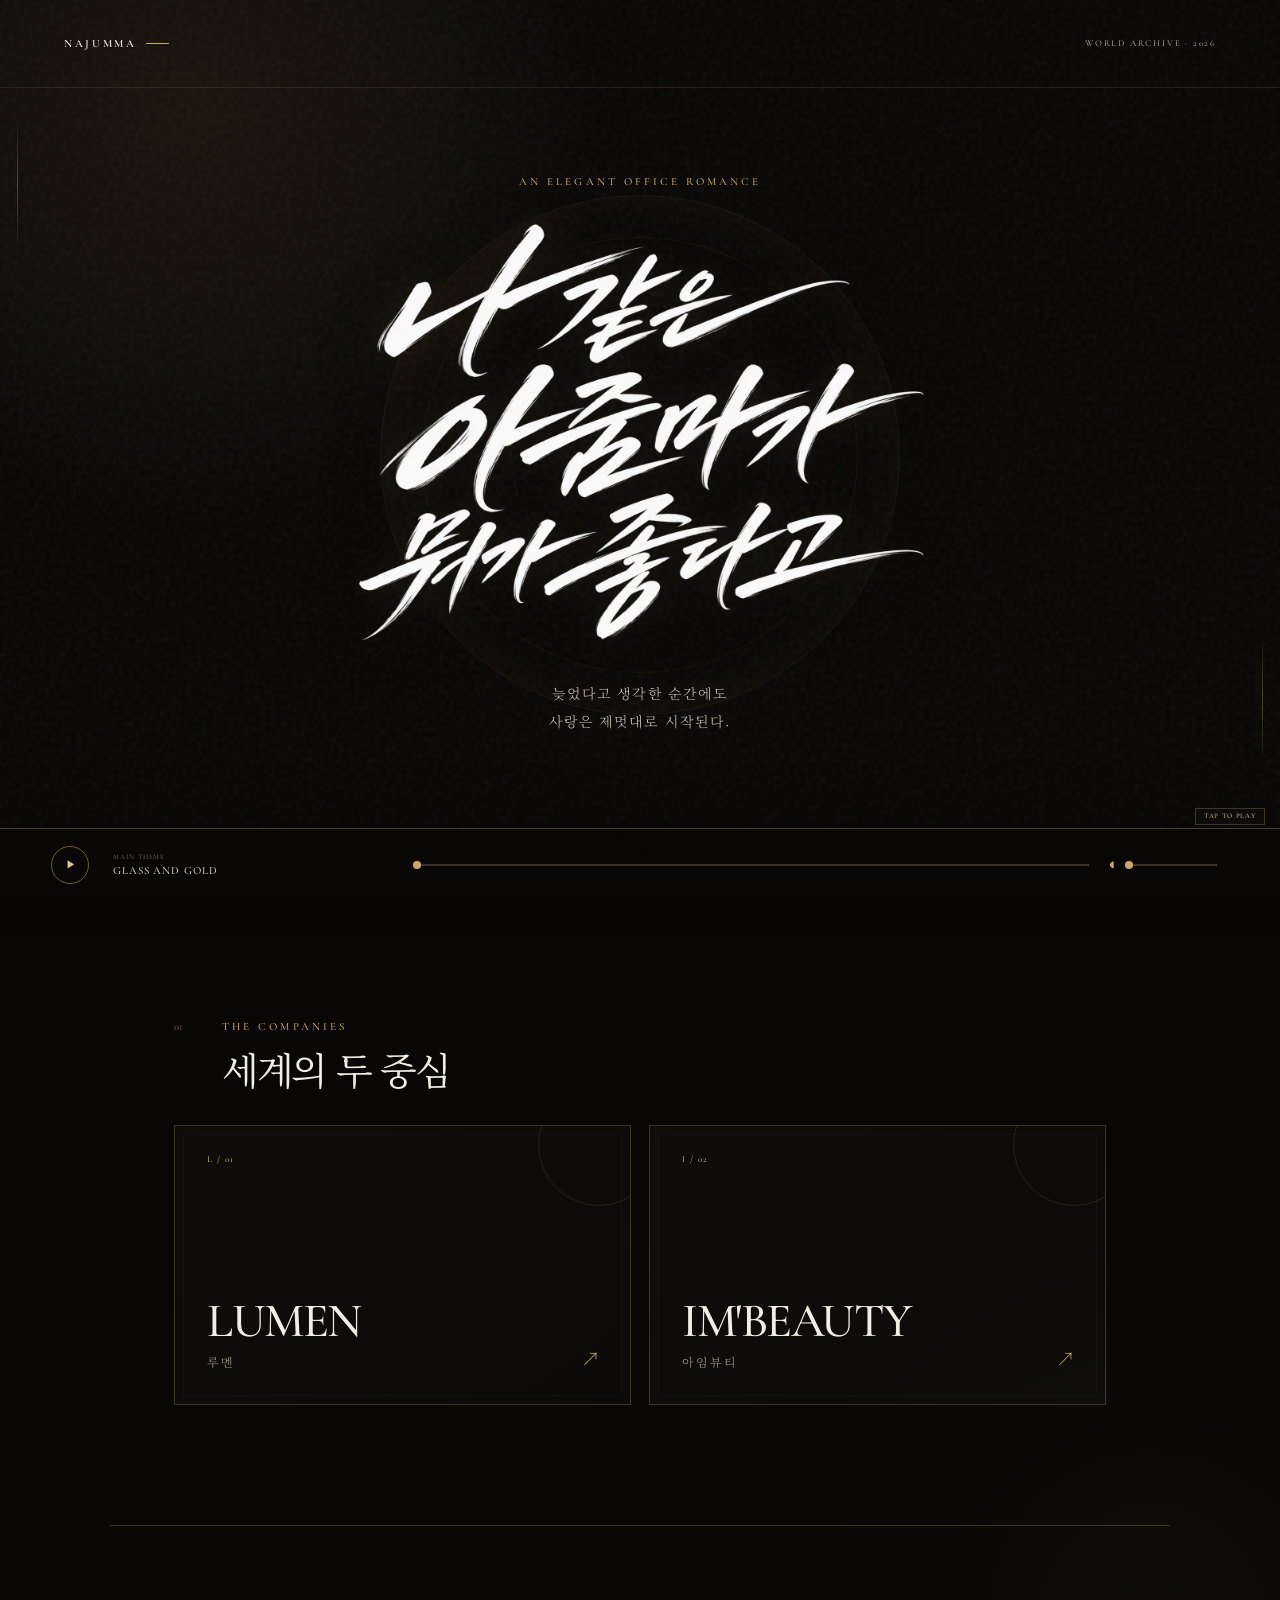
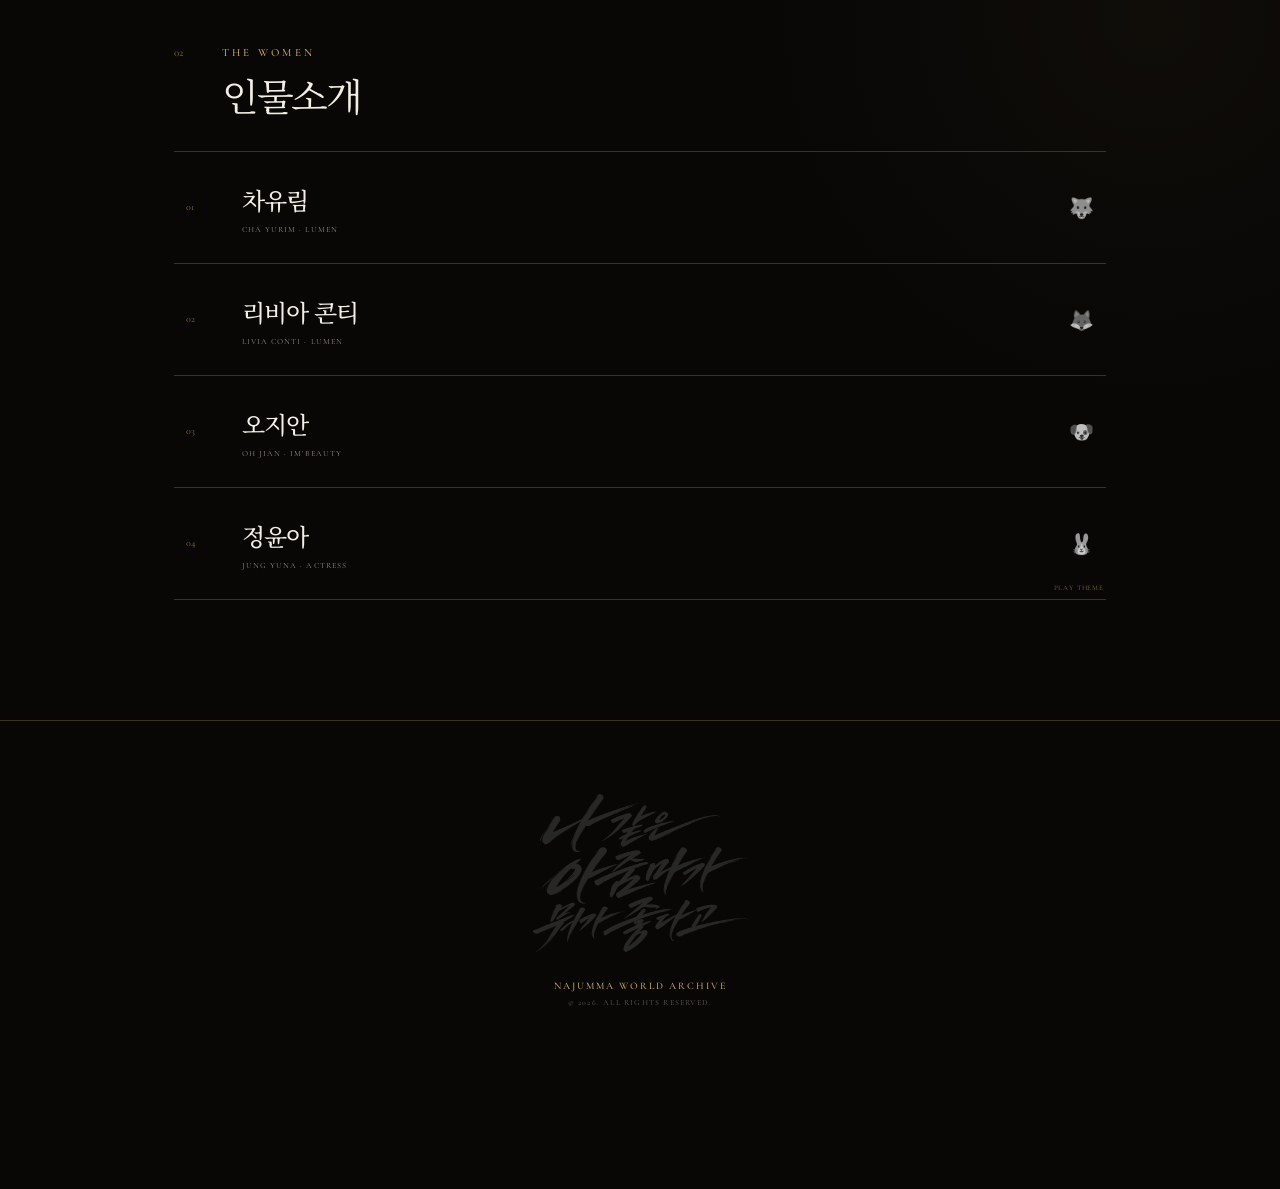
==== index.html @ 5fbfcf7d "Add files via upload" ====
<!doctype html>
<html lang="ko">
<head>
  <meta charset="utf-8">
  <meta name="viewport" content="width=device-width, initial-scale=1, viewport-fit=cover">
  <meta name="theme-color" content="#080706">
  <meta name="description" content="나 같은 아줌마가 뭐가 좋다고 — LUMEN과 IM'BEAUTY, 네 여자의 이야기.">
  <title>나 같은 아줌마가 뭐가 좋다고</title>
  <link rel="icon" href="assets/images/favicon.svg" type="image/svg+xml">
  <link rel="stylesheet" href="assets/css/style.css">
</head>
<body data-view="home">
  <header class="site-header">
    <a class="mini-brand" href="index.html" aria-label="메인으로">
      <span>NAJUMMA</span><i></i>
    </a>
    <span class="edition">WORLD ARCHIVE · 2026</span>
  </header>

  <main>
    <section class="hero">
      <div class="hero-glow" aria-hidden="true"></div>
      <p class="eyebrow reveal">An elegant office romance</p>
      <img class="hero-logo reveal delay-1" src="assets/images/logo.png" alt="나 같은 아줌마가 뭐가 좋다고">
      <p class="hero-copy reveal delay-2">
        늦었다고 생각한 순간에도<br>사랑은 제멋대로 시작된다.
      </p>
      <span class="scroll-cue reveal delay-3" aria-hidden="true">SCROLL<i></i></span>
    </section>

    <section class="content-section organizations" aria-labelledby="organization-title">
      <div class="section-heading">
        <p class="section-number">01</p>
        <div>
          <p class="eyebrow">The companies</p>
          <h1 id="organization-title">세계의 두 중심</h1>
        </div>
      </div>

      <div class="portal-grid">
        <a class="portal-card lumen" href="company.html?id=lumen">
          <span class="portal-index">L / 01</span>
          <span class="portal-name">LUMEN</span>
          <span class="portal-ko">루멘</span>
          <span class="portal-arrow" aria-hidden="true">↗</span>
        </a>
        <a class="portal-card beauty" href="company.html?id=imbeauty">
          <span class="portal-index">I / 02</span>
          <span class="portal-name">IM'BEAUTY</span>
          <span class="portal-ko">아임뷰티</span>
          <span class="portal-arrow" aria-hidden="true">↗</span>
        </a>
      </div>
    </section>

    <section class="content-section people" aria-labelledby="people-title">
      <div class="section-heading">
        <p class="section-number">02</p>
        <div>
          <p class="eyebrow">The women</p>
          <h2 id="people-title">인물소개</h2>
        </div>
      </div>

      <nav class="character-list" aria-label="인물소개">
        <a href="profile.html?id=yurim" class="character-link">
          <span class="character-no">01</span>
          <span><b>차유림</b><small>CHA YURIM · LUMEN</small></span>
          <em>🐺</em><i>VIEW</i>
        </a>
        <a href="profile.html?id=livia" class="character-link">
          <span class="character-no">02</span>
          <span><b>리비아 콘티</b><small>LIVIA CONTI · LUMEN</small></span>
          <em>🦊</em><i>VIEW</i>
        </a>
        <a href="profile.html?id=jian" class="character-link">
          <span class="character-no">03</span>
          <span><b>오지안</b><small>OH JIAN · IM'BEAUTY</small></span>
          <em>🐶</em><i>VIEW</i>
        </a>
        <a href="profile.html?id=yuna" class="character-link special-track">
          <span class="character-no">04</span>
          <span><b>정윤아</b><small>JUNG YUNA · ACTRESS</small></span>
          <em>🐰</em><i>PLAY THEME</i>
        </a>
      </nav>
    </section>

    <footer class="site-footer">
      <img src="assets/images/logo.png" alt="" aria-hidden="true">
      <p>NAJUMMA WORLD ARCHIVE</p>
      <small>© 2026. ALL RIGHTS RESERVED.</small>
    </footer>
  </main>

  <script src="assets/js/data.js"></script>
  <script src="assets/js/app.js"></script>
</body>
</html>
---- assets/css/style.css ----
@import url('https://fonts.googleapis.com/css2?family=Cormorant+Garamond:ital,wght@0,400;0,500;0,600;1,400&family=Noto+Serif+KR:wght@300;400;500;600;700&display=swap');

:root {
  --black: #080706;
  --ink: #0e0c0a;
  --paper: #f2eee5;
  --muted: #aaa092;
  --gold: #c8a96a;
  --gold-bright: #e0c88d;
  --gold-dark: #725d36;
  --line: rgba(200, 169, 106, .26);
  --player-h: 82px;
}

* { box-sizing: border-box; }
html { scroll-behavior: smooth; background: var(--black); }
body {
  margin: 0;
  min-width: 320px;
  color: var(--paper);
  background:
    radial-gradient(circle at 15% 4%, rgba(138, 102, 44, .13), transparent 26rem),
    radial-gradient(circle at 90% 58%, rgba(103, 80, 39, .08), transparent 24rem),
    var(--black);
  font-family: 'Noto Serif KR', Georgia, serif;
  font-weight: 300;
  line-height: 1.7;
  padding-bottom: calc(var(--player-h) + env(safe-area-inset-bottom));
  overflow-x: hidden;
}
body::before {
  content: '';
  position: fixed;
  inset: 0;
  pointer-events: none;
  opacity: .08;
  z-index: 20;
  background-image: url("data:image/svg+xml,%3Csvg viewBox='0 0 200 200' xmlns='http://www.w3.org/2000/svg'%3E%3Cfilter id='n'%3E%3CfeTurbulence type='fractalNoise' baseFrequency='.86' numOctaves='3' stitchTiles='stitch'/%3E%3C/filter%3E%3Crect width='100%25' height='100%25' filter='url(%23n)' opacity='.7'/%3E%3C/svg%3E");
}
a { color: inherit; text-decoration: none; }
button, input { font: inherit; }
button { color: inherit; }

.site-header {
  position: absolute;
  z-index: 10;
  top: 0;
  left: 0;
  width: 100%;
  height: 76px;
  padding: 0 22px;
  display: flex;
  align-items: center;
  justify-content: space-between;
  border-bottom: 1px solid rgba(200, 169, 106, .12);
}
.mini-brand { display: inline-flex; align-items: center; gap: 10px; letter-spacing: .24em; font: 600 11px/1 'Cormorant Garamond', serif; }
.mini-brand i { width: 23px; height: 1px; background: var(--gold); display: block; }
.edition, .back-link { color: var(--muted); font: 500 9px/1 'Cormorant Garamond', serif; letter-spacing: .2em; }
.back-link { display: flex; gap: 8px; align-items: center; }
.back-link span { color: var(--gold); font-size: 17px; }

.hero {
  position: relative;
  min-height: 100svh;
  display: flex;
  flex-direction: column;
  align-items: center;
  justify-content: center;
  text-align: center;
  padding: 110px 20px 100px;
  overflow: hidden;
}
.hero::before, .hero::after {
  content: '';
  position: absolute;
  width: 1px;
  height: 15vh;
  background: linear-gradient(transparent, var(--gold), transparent);
  opacity: .35;
  top: 13%;
}
.hero::before { left: 17px; }
.hero::after { right: 17px; top: auto; bottom: 15%; }
.hero-glow { position: absolute; width: min(92vw, 520px); aspect-ratio: 1; border: 1px solid rgba(200,169,106,.08); border-radius: 50%; box-shadow: 0 0 100px rgba(139,102,42,.09) inset; }
.hero-glow::before, .hero-glow::after { content:''; position:absolute; inset: 8%; border-radius:50%; border:1px solid rgba(200,169,106,.05); }
.hero-glow::after { inset: 25%; }
.eyebrow { margin: 0 0 12px; color: var(--gold); text-transform: uppercase; letter-spacing: .28em; font: 500 11px/1.3 'Cormorant Garamond', serif; }
.hero .eyebrow { position: relative; margin-bottom: 28px; }
.hero-logo { position: relative; display: block; width: min(94vw, 630px); max-height: 48vh; object-fit: contain; filter: drop-shadow(0 12px 30px rgba(0,0,0,.75)) drop-shadow(0 0 15px rgba(200,169,106,.1)); }
.hero-copy { position: relative; margin: 30px 0 0; color: #c9c1b6; font-size: 13px; line-height: 2; letter-spacing: .08em; }
.scroll-cue { position: absolute; bottom: 29px; display: flex; flex-direction: column; align-items: center; gap: 8px; color: #82786c; font: 500 8px/1 'Cormorant Garamond', serif; letter-spacing: .24em; }
.scroll-cue i { display: block; width: 1px; height: 24px; background: linear-gradient(var(--gold), transparent); }

.reveal { opacity: 0; animation: rise .9s cubic-bezier(.2,.8,.2,1) forwards; }
.delay-1 { animation-delay: .12s; }
.delay-2 { animation-delay: .28s; }
.delay-3 { animation-delay: .5s; }
@keyframes rise { from { opacity: 0; transform: translateY(18px); } to { opacity: 1; transform: translateY(0); } }

.content-section { padding: 82px 20px; border-top: 1px solid var(--line); }
.section-heading { display: grid; grid-template-columns: 35px 1fr; gap: 13px; align-items: start; margin-bottom: 33px; }
.section-number { margin: 1px 0 0; color: var(--gold-dark); font: 500 11px/1 'Cormorant Garamond', serif; }
.section-heading h1, .section-heading h2 { margin: 0; font-size: clamp(26px, 8vw, 38px); font-weight: 400; letter-spacing: -.06em; line-height: 1.2; }
.portal-grid { display: grid; gap: 12px; }
.portal-card {
  position: relative;
  min-height: 180px;
  display: flex;
  flex-direction: column;
  justify-content: flex-end;
  padding: 22px;
  border: 1px solid var(--line);
  background: linear-gradient(145deg, rgba(255,255,255,.025), rgba(200,169,106,.025));
  overflow: hidden;
  transition: border-color .3s, transform .3s, background .3s;
}
.portal-card::before { content:''; position:absolute; width:120px; height:120px; border:1px solid rgba(200,169,106,.13); border-radius:50%; top:-42px; right:-30px; }
.portal-card::after { content:''; position:absolute; inset:8px; border:1px solid rgba(200,169,106,.04); pointer-events:none; }
.portal-card:hover { transform: translateY(-3px); border-color: rgba(224,200,141,.65); background: linear-gradient(145deg, rgba(200,169,106,.07), rgba(255,255,255,.02)); }
.portal-index { position:absolute; left:22px; top:21px; color:var(--gold); font:500 9px/1 'Cormorant Garamond',serif; letter-spacing:.16em; }
.portal-name { font:500 clamp(30px,10vw,48px)/.92 'Cormorant Garamond',serif; letter-spacing:-.03em; }
.portal-ko { color:var(--muted); font-size:12px; letter-spacing:.18em; margin-top:8px; }
.portal-arrow { position:absolute; right:20px; bottom:20px; color:var(--gold); font-size:19px; }

.people { padding-bottom: 110px; }
.character-list { border-top: 1px solid var(--line); }
.character-link { min-height: 92px; display:grid; grid-template-columns:24px 1fr auto; gap:14px; align-items:center; border-bottom:1px solid var(--line); padding: 14px 2px; position:relative; transition:padding .25s, background .25s; }
.character-link:hover { padding-left: 10px; background: linear-gradient(90deg, rgba(200,169,106,.07), transparent); }
.character-no { color:var(--gold-dark); font:500 10px/1 'Cormorant Garamond',serif; }
.character-link b { display:block; font-size:19px; font-weight:500; letter-spacing:-.04em; }
.character-link small { display:block; color:#82796e; margin-top:4px; font:500 8px/1.2 'Cormorant Garamond',serif; letter-spacing:.13em; }
.character-link em { font-style:normal; filter:grayscale(1); opacity:.8; }
.character-link i { display:none; position:absolute; right:2px; bottom:7px; color:var(--gold-dark); font:500 7px/1 'Cormorant Garamond',serif; letter-spacing:.12em; }
.character-link.special-track i { display:block; }
.site-footer { text-align:center; min-height:360px; padding:70px 20px 110px; border-top:1px solid var(--line); display:flex; flex-direction:column; align-items:center; justify-content:center; }
.site-footer img { width:min(220px,62vw); opacity:.13; margin-bottom:25px; }
.site-footer p { margin:0 0 8px; color:var(--gold); letter-spacing:.2em; font:500 10px/1 'Cormorant Garamond',serif; }
.site-footer small { color:#564f47; font:500 8px/1 'Cormorant Garamond',serif; letter-spacing:.15em; }

.detail-header { position: fixed; background: rgba(8,7,6,.78); backdrop-filter: blur(16px); }
.detail-root { min-height: 100vh; }
.detail-hero { position:relative; min-height:72svh; padding:130px 22px 60px; display:flex; flex-direction:column; justify-content:flex-end; overflow:hidden; border-bottom:1px solid var(--line); }
.detail-hero::after { content:''; position:absolute; left:22px; right:22px; bottom:31px; height:1px; background:linear-gradient(90deg,var(--gold-dark),transparent); opacity:.5; }
.detail-label { margin:0 0 24px; color:var(--gold); font:500 9px/1 'Cormorant Garamond',serif; letter-spacing:.2em; }
.company-hero h1 { position:relative; margin:0; font:500 clamp(55px,20vw,102px)/.72 'Cormorant Garamond',serif; letter-spacing:-.07em; }
.company-ko { margin:16px 0 0; font-size:14px; letter-spacing:.25em; color:#c1b7aa; }
.company-motto { margin:46px 0 9px; color:#d8caa9; font:italic 400 18px/1.4 'Cormorant Garamond',serif; }
.company-type { color:#6f665b; font:500 8px/1 'Cormorant Garamond',serif; letter-spacing:.16em; }
.ornament-circle { position:absolute; width:310px; height:310px; border:1px solid rgba(200,169,106,.1); border-radius:50%; top:75px; right:-135px; }
.ornament-circle::before { content:''; position:absolute; inset:18px; border:1px solid rgba(200,169,106,.05); border-radius:50%; }
.detail-content { padding:72px 22px 100px; }
.story-block h2, .related-block h2 { margin:0 0 25px; font-size:27px; font-weight:400; letter-spacing:-.055em; }
.story-block > p:last-child { margin:0; color:#b8aea2; font-size:14px; line-height:2.1; word-break:keep-all; }
.fact-list { margin:58px 0 78px; border-top:1px solid var(--line); }
.fact-list div { display:grid; grid-template-columns:84px 1fr; padding:18px 0; border-bottom:1px solid var(--line); }
.fact-list dt { color:var(--gold); font:500 8px/1.6 'Cormorant Garamond',serif; letter-spacing:.13em; }
.fact-list dd { margin:0; color:#cbc2b7; font-size:12px; text-align:right; }
.member-grid { display:grid; gap:9px; margin-top:25px; }
.member-card { min-height:100px; border:1px solid var(--line); display:grid; grid-template-columns:24px 1fr auto 12px; gap:10px; align-items:center; padding:18px; transition:border-color .25s, background .25s; }
.member-card:hover { border-color:var(--gold); background:rgba(200,169,106,.05); }
.member-no { color:var(--gold-dark); font:500 9px/1 'Cormorant Garamond',serif; }
.member-card b { display:block; font-size:17px; font-weight:500; }
.member-card small { display:block; color:#746b62; margin-top:4px; font:500 8px/1.4 'Cormorant Garamond',serif; letter-spacing:.09em; }
.member-card em { font-style:normal; filter:grayscale(1); }
.member-card i { color:var(--gold); font-style:normal; }
.bottom-nav { height:76px; display:flex; justify-content:space-between; align-items:center; padding:0 22px; border-top:1px solid var(--line); color:#8f8579; font:500 8px/1 'Cormorant Garamond',serif; letter-spacing:.15em; }

.profile-hero { min-height:78svh; }
.profile-watermark { position:absolute; right:-8px; top:70px; color:transparent; -webkit-text-stroke:1px rgba(200,169,106,.1); font:500 220px/1 'Cormorant Garamond',serif; }
.animal-mark { position:absolute; top:128px; right:24px; width:48px; height:48px; display:grid; place-items:center; border:1px solid var(--line); border-radius:50%; filter:grayscale(1); }
.profile-hero h1 { position:relative; margin:0; font-size:clamp(55px,18vw,88px); font-weight:400; line-height:1; letter-spacing:-.09em; }
.profile-en { margin:10px 0 0; color:var(--gold); font:500 13px/1 'Cormorant Garamond',serif; letter-spacing:.24em; }
.profile-role { margin:30px 0 0; display:flex; align-items:center; gap:11px; color:#aaa094; font-size:11px; }
.profile-role span { color:var(--gold-bright); font:500 10px/1 'Cormorant Garamond',serif; letter-spacing:.16em; }
.profile-role i { width:28px; height:1px; background:var(--gold-dark); }
.profile-role b { font-weight:400; }
.keyword-row { display:flex; flex-wrap:wrap; gap:6px; margin-top:28px; }
.keyword-row span { border:1px solid rgba(200,169,106,.2); color:#736a60; padding:6px 9px; font:500 7px/1 'Cormorant Garamond',serif; letter-spacing:.13em; }
.profile-content { padding-top:48px; }
.identity-grid { display:grid; grid-template-columns:repeat(3,1fr); border:1px solid var(--line); margin-bottom:64px; }
.identity-grid > div { min-width:0; padding:15px 10px; border-right:1px solid var(--line); }
.identity-grid > div:last-child { border-right:0; }
.identity-grid span { display:block; color:var(--gold-dark); margin-bottom:8px; font:500 7px/1 'Cormorant Garamond',serif; letter-spacing:.13em; }
.identity-grid b { display:block; overflow-wrap:anywhere; color:#d2c9bd; font:500 10px/1.3 'Cormorant Garamond',serif; }
.identity-grid small { display:block; color:#70675e; margin-top:5px; font-size:8px; }
.appearance-block { margin-top:52px; padding:20px 0; border-top:1px solid var(--line); border-bottom:1px solid var(--line); }
.appearance-block span { color:var(--gold); font:500 8px/1 'Cormorant Garamond',serif; letter-spacing:.15em; }
.appearance-block p { margin:11px 0 0; color:#a79d91; font-size:12px; line-height:1.9; }
.profile-note { color:#5f574f; margin:30px 0 45px; font:500 8px/1.5 'Cormorant Garamond',serif; letter-spacing:.16em; }
.gold-button { min-height:52px; display:inline-flex; align-items:center; justify-content:center; gap:20px; padding:0 24px; border:1px solid var(--gold-dark); color:var(--gold-bright); font-size:11px; letter-spacing:.08em; transition:background .25s,color .25s; }
.gold-button:hover { background:var(--gold); color:var(--black); }
.gold-button.wide { width:100%; }
.not-found { min-height:100svh; display:flex; flex-direction:column; align-items:center; justify-content:center; text-align:center; padding:100px 24px; }
.not-found h1 { font-weight:400; font-size:25px; margin:0 0 35px; }

.music-player { position:fixed; z-index:100; left:0; bottom:0; width:100%; height:calc(var(--player-h) + env(safe-area-inset-bottom)); padding:11px 14px calc(10px + env(safe-area-inset-bottom)); display:grid; grid-template-columns:42px minmax(0,1fr) 78px; grid-template-rows:34px 15px; gap:3px 10px; align-items:center; background:rgba(9,8,7,.94); border-top:1px solid rgba(200,169,106,.32); backdrop-filter:blur(18px); box-shadow:0 -16px 45px rgba(0,0,0,.35); }
.play-toggle { grid-row:1/3; width:38px; height:38px; border:1px solid var(--gold-dark); border-radius:50%; background:transparent; display:grid; place-items:center; cursor:pointer; }
.play-icon { color:var(--gold-bright); font:500 10px/1 Arial,sans-serif; transform:translateX(1px); }
.is-playing .play-icon { transform:none; letter-spacing:-.16em; }
.track-meta { min-width:0; display:flex; flex-direction:column; justify-content:center; }
.track-meta span { color:#6f665c; font:500 7px/1 'Cormorant Garamond',serif; letter-spacing:.13em; }
.track-meta b { overflow:hidden; white-space:nowrap; text-overflow:ellipsis; margin-top:4px; color:#d8d0c5; font:500 11px/1 'Cormorant Garamond',serif; letter-spacing:.08em; }
.progress-wrap { grid-column:2/4; height:15px; display:flex; align-items:center; }
input[type='range'] { -webkit-appearance:none; appearance:none; height:2px; background:#39332c; outline:none; cursor:pointer; }
input[type='range']::-webkit-slider-thumb { -webkit-appearance:none; width:8px; height:8px; border-radius:50%; background:var(--gold); }
input[type='range']::-moz-range-thumb { width:8px; height:8px; border:0; border-radius:50%; background:var(--gold); }
.progress { width:100%; }
.volume-wrap { grid-column:3; grid-row:1; display:flex; align-items:center; gap:6px; }
.mute-toggle { border:0; padding:0; background:none; color:var(--gold); font-family:Arial,sans-serif; font-size:15px; cursor:pointer; }
.volume { width:54px; }
.needs-interaction::before { content:'TAP TO PLAY'; position:absolute; right:15px; top:-21px; padding:4px 8px; color:var(--gold-bright); background:var(--ink); border:1px solid var(--line); font:500 7px/1 'Cormorant Garamond',serif; letter-spacing:.12em; }
.scroll-reveal { opacity:0; transform:translateY(22px); transition:opacity .8s, transform .8s; }
.scroll-reveal.visible { opacity:1; transform:none; }

@media (min-width: 720px) {
  :root { --player-h: 72px; }
  .site-header { height:88px; padding:0 5vw; }
  .hero-logo { width:min(72vw,760px); }
  .hero-copy { font-size:14px; }
  .content-section { max-width:1060px; margin:0 auto; padding:120px 5vw; }
  .organizations { border-top:0; }
  .portal-grid { grid-template-columns:1fr 1fr; gap:18px; }
  .portal-card { min-height:280px; padding:32px; }
  .portal-index { left:32px; top:29px; }
  .portal-arrow { right:30px; bottom:30px; }
  .character-link { min-height:112px; grid-template-columns:42px 1fr auto; padding-left:12px; padding-right:12px; }
  .character-link b { font-size:24px; }
  .character-link em { font-size:20px; }
  .detail-hero, .detail-content, .bottom-nav { padding-left:max(8vw, calc((100vw - 980px)/2)); padding-right:max(8vw, calc((100vw - 980px)/2)); }
  .detail-hero::after { left:max(8vw, calc((100vw - 980px)/2)); right:max(8vw, calc((100vw - 980px)/2)); }
  .detail-hero { min-height:72vh; }
  .detail-content { max-width:100%; padding-top:100px; padding-bottom:140px; }
  .story-block, .fact-list, .related-block, .identity-grid, .appearance-block, .profile-note, .gold-button.wide { max-width:760px; margin-left:auto; margin-right:auto; }
  .fact-list { margin-top:72px; margin-bottom:95px; }
  .member-grid { grid-template-columns:repeat(2,1fr); }
  .music-player { height:calc(var(--player-h) + env(safe-area-inset-bottom)); padding:10px max(4vw,28px) calc(9px + env(safe-area-inset-bottom)); grid-template-columns:44px minmax(190px,280px) minmax(220px,1fr) 120px; grid-template-rows:1fr; gap:18px; }
  .play-toggle { grid-row:auto; }
  .progress-wrap { grid-column:3; grid-row:1; }
  .volume-wrap { grid-column:4; grid-row:1; }
  .volume { width:92px; }
}

@media (prefers-reduced-motion: reduce) {
  *, *::before, *::after { scroll-behavior:auto !important; animation-duration:.01ms !important; transition-duration:.01ms !important; }
}
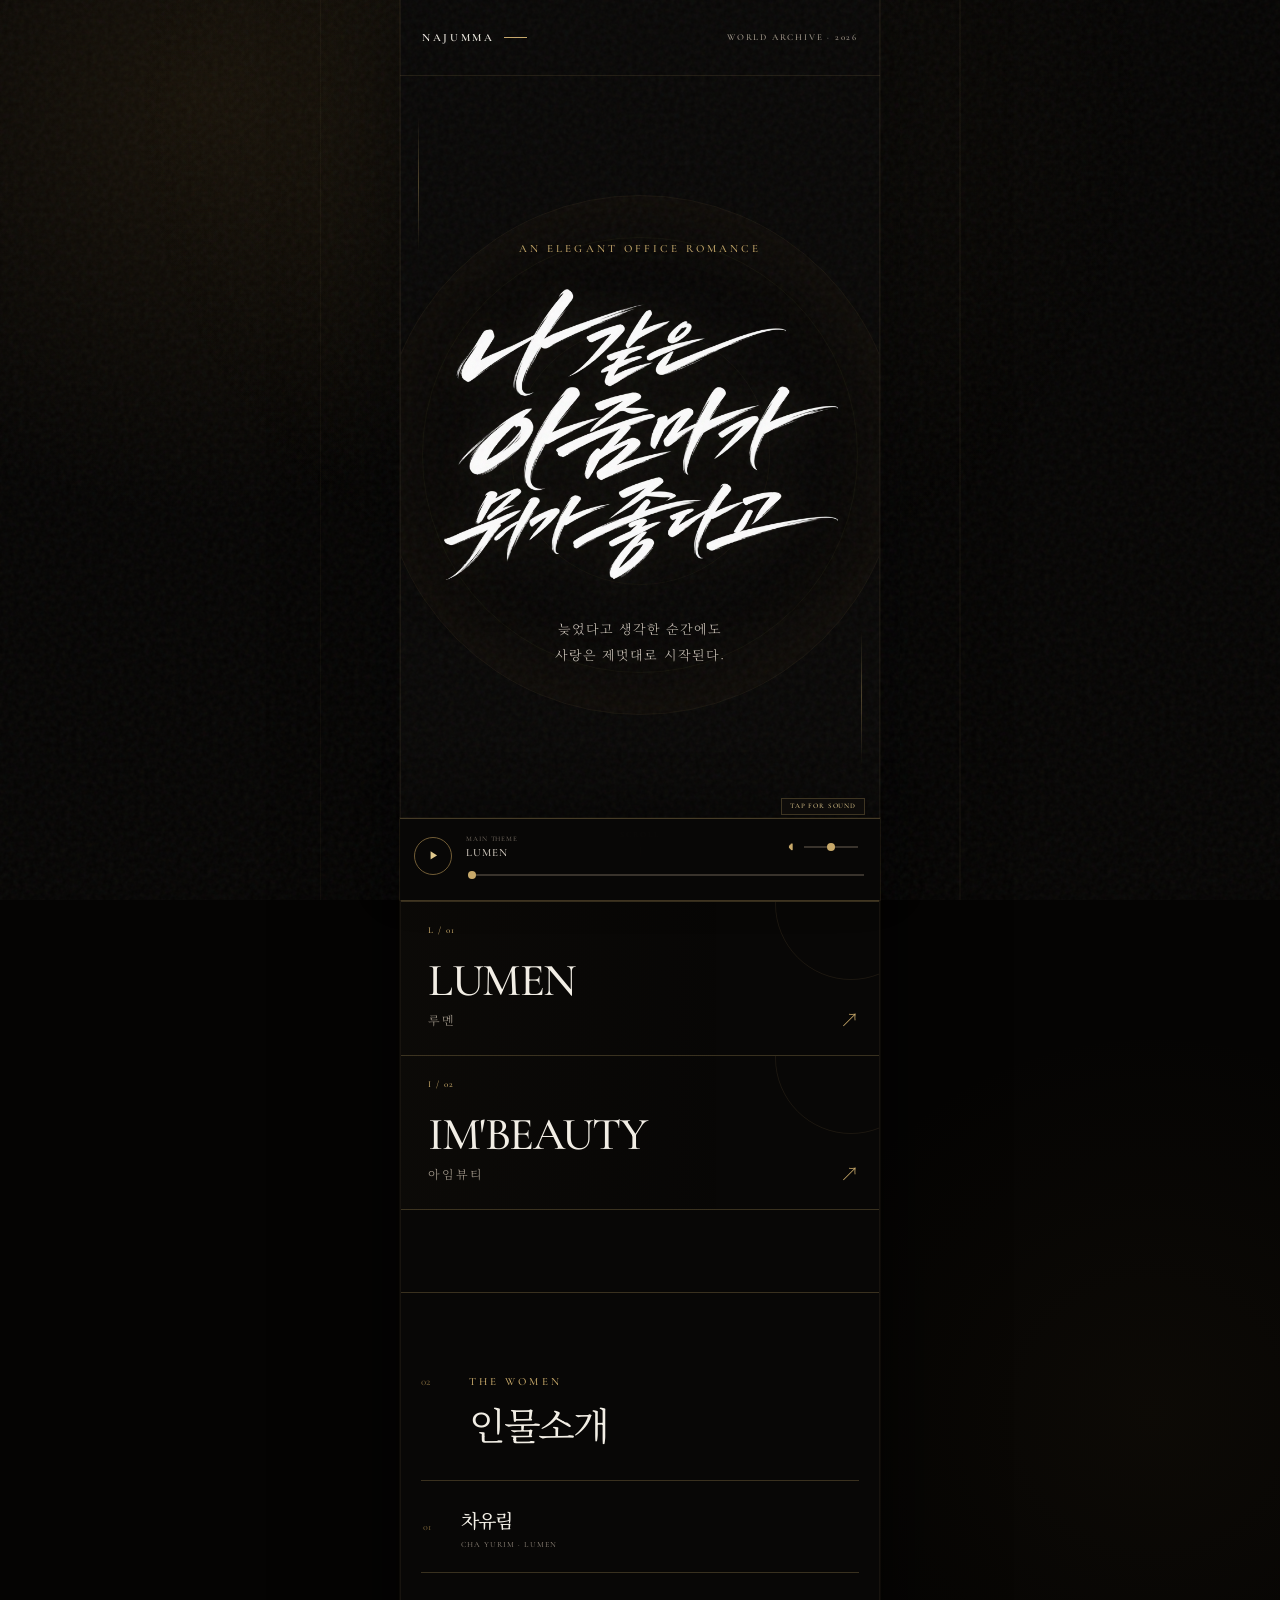
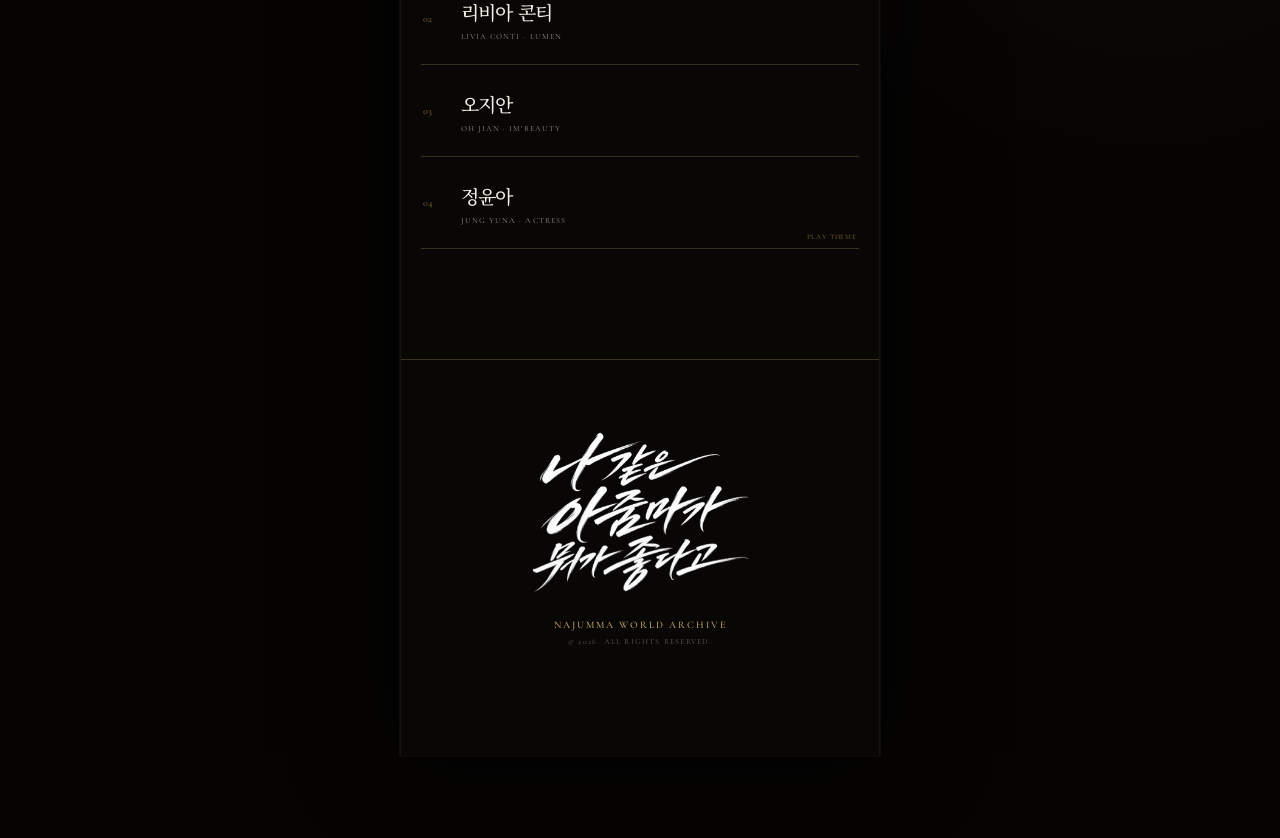
==== commit b061c7da: "Add files via upload" ====
--- a/index.html
+++ b/index.html
@@ -10,6 +10,7 @@
   <link rel="stylesheet" href="assets/css/style.css">
 </head>
 <body data-view="home">
+  <div id="page-curtain" class="page-curtain is-covering" aria-hidden="true"></div>
   <header class="site-header">
     <a class="mini-brand" href="index.html" aria-label="메인으로">
       <span>NAJUMMA</span><i></i>
@@ -28,15 +29,7 @@
       <span class="scroll-cue reveal delay-3" aria-hidden="true">SCROLL<i></i></span>
     </section>
 
-    <section class="content-section organizations" aria-labelledby="organization-title">
-      <div class="section-heading">
-        <p class="section-number">01</p>
-        <div>
-          <p class="eyebrow">The companies</p>
-          <h1 id="organization-title">세계의 두 중심</h1>
-        </div>
-      </div>
-
+    <section class="content-section organizations" aria-label="회사 소개">
       <div class="portal-grid">
         <a class="portal-card lumen" href="company.html?id=lumen">
           <span class="portal-index">L / 01</span>
@@ -66,22 +59,22 @@
         <a href="profile.html?id=yurim" class="character-link">
           <span class="character-no">01</span>
           <span><b>차유림</b><small>CHA YURIM · LUMEN</small></span>
-          <em>🐺</em><i>VIEW</i>
+          <i>VIEW</i>
         </a>
         <a href="profile.html?id=livia" class="character-link">
           <span class="character-no">02</span>
           <span><b>리비아 콘티</b><small>LIVIA CONTI · LUMEN</small></span>
-          <em>🦊</em><i>VIEW</i>
+          <i>VIEW</i>
         </a>
         <a href="profile.html?id=jian" class="character-link">
           <span class="character-no">03</span>
           <span><b>오지안</b><small>OH JIAN · IM'BEAUTY</small></span>
-          <em>🐶</em><i>VIEW</i>
+          <i>VIEW</i>
         </a>
         <a href="profile.html?id=yuna" class="character-link special-track">
           <span class="character-no">04</span>
           <span><b>정윤아</b><small>JUNG YUNA · ACTRESS</small></span>
-          <em>🐰</em><i>PLAY THEME</i>
+          <i>PLAY THEME</i>
         </a>
       </nav>
     </section>
--- a/assets/css/style.css
+++ b/assets/css/style.css
@@ -28,6 +28,17 @@
   padding-bottom: calc(var(--player-h) + env(safe-area-inset-bottom));
   overflow-x: hidden;
 }
+body::after {
+  content: '';
+  position: fixed;
+  inset: 0;
+  z-index: 0;
+  pointer-events: none;
+  background:
+    linear-gradient(90deg, transparent calc(50% - 320px), rgba(200,169,106,.09) calc(50% - 320px), transparent calc(50% - 319px)),
+    linear-gradient(90deg, transparent calc(50% + 319px), rgba(200,169,106,.09) calc(50% + 320px), transparent calc(50% + 321px)),
+    radial-gradient(circle at 50% 12%, rgba(200,169,106,.06), transparent 32rem);
+}
 body::before {
   content: '';
   position: fixed;
@@ -37,6 +48,15 @@
   z-index: 20;
   background-image: url("data:image/svg+xml,%3Csvg viewBox='0 0 200 200' xmlns='http://www.w3.org/2000/svg'%3E%3Cfilter id='n'%3E%3CfeTurbulence type='fractalNoise' baseFrequency='.86' numOctaves='3' stitchTiles='stitch'/%3E%3C/filter%3E%3Crect width='100%25' height='100%25' filter='url(%23n)' opacity='.7'/%3E%3C/svg%3E");
 }
+body > main {
+  position: relative;
+  z-index: 1;
+  width: min(100%, 480px);
+  min-height: 100svh;
+  margin: 0 auto;
+  background: var(--black);
+  box-shadow: 0 0 90px rgba(0,0,0,.72), 0 0 0 1px rgba(200,169,106,.08);
+}
 a { color: inherit; text-decoration: none; }
 button, input { font: inherit; }
 button { color: inherit; }
@@ -45,8 +65,9 @@
   position: absolute;
   z-index: 10;
   top: 0;
-  left: 0;
-  width: 100%;
+  left: 50%;
+  width: min(100%, 480px);
+  transform: translateX(-50%);
   height: 76px;
   padding: 0 22px;
   display: flex;
@@ -87,7 +108,7 @@
 .hero-glow::after { inset: 25%; }
 .eyebrow { margin: 0 0 12px; color: var(--gold); text-transform: uppercase; letter-spacing: .28em; font: 500 11px/1.3 'Cormorant Garamond', serif; }
 .hero .eyebrow { position: relative; margin-bottom: 28px; }
-.hero-logo { position: relative; display: block; width: min(94vw, 630px); max-height: 48vh; object-fit: contain; filter: drop-shadow(0 12px 30px rgba(0,0,0,.75)) drop-shadow(0 0 15px rgba(200,169,106,.1)); }
+.hero-logo { position: relative; display: block; width: min(92%, 430px); max-height: 48vh; object-fit: contain; filter: drop-shadow(0 12px 30px rgba(0,0,0,.75)) drop-shadow(0 0 15px rgba(200,169,106,.1)); }
 .hero-copy { position: relative; margin: 30px 0 0; color: #c9c1b6; font-size: 13px; line-height: 2; letter-spacing: .08em; }
 .scroll-cue { position: absolute; bottom: 29px; display: flex; flex-direction: column; align-items: center; gap: 8px; color: #82786c; font: 500 8px/1 'Cormorant Garamond', serif; letter-spacing: .24em; }
 .scroll-cue i { display: block; width: 1px; height: 24px; background: linear-gradient(var(--gold), transparent); }
@@ -99,38 +120,47 @@
 @keyframes rise { from { opacity: 0; transform: translateY(18px); } to { opacity: 1; transform: translateY(0); } }
 
 .content-section { padding: 82px 20px; border-top: 1px solid var(--line); }
+.organizations { padding-top:0; padding-bottom:82px; }
 .section-heading { display: grid; grid-template-columns: 35px 1fr; gap: 13px; align-items: start; margin-bottom: 33px; }
 .section-number { margin: 1px 0 0; color: var(--gold-dark); font: 500 11px/1 'Cormorant Garamond', serif; }
 .section-heading h1, .section-heading h2 { margin: 0; font-size: clamp(26px, 8vw, 38px); font-weight: 400; letter-spacing: -.06em; line-height: 1.2; }
-.portal-grid { display: grid; gap: 12px; }
+.portal-grid {
+  width: calc(100% + 40px);
+  margin-left: -20px;
+  display: grid;
+  gap: 0;
+  border-top: 1px solid var(--line);
+}
 .portal-card {
   position: relative;
-  min-height: 180px;
+  min-height: 154px;
   display: flex;
   flex-direction: column;
   justify-content: flex-end;
-  padding: 22px;
-  border: 1px solid var(--line);
-  background: linear-gradient(145deg, rgba(255,255,255,.025), rgba(200,169,106,.025));
+  padding: 25px 27px;
+  border: 0;
+  border-bottom: 1px solid var(--line);
+  background: linear-gradient(90deg, rgba(200,169,106,.025), transparent 72%);
   overflow: hidden;
-  transition: border-color .3s, transform .3s, background .3s;
-}
-.portal-card::before { content:''; position:absolute; width:120px; height:120px; border:1px solid rgba(200,169,106,.13); border-radius:50%; top:-42px; right:-30px; }
-.portal-card::after { content:''; position:absolute; inset:8px; border:1px solid rgba(200,169,106,.04); pointer-events:none; }
-.portal-card:hover { transform: translateY(-3px); border-color: rgba(224,200,141,.65); background: linear-gradient(145deg, rgba(200,169,106,.07), rgba(255,255,255,.02)); }
-.portal-index { position:absolute; left:22px; top:21px; color:var(--gold); font:500 9px/1 'Cormorant Garamond',serif; letter-spacing:.16em; }
-.portal-name { font:500 clamp(30px,10vw,48px)/.92 'Cormorant Garamond',serif; letter-spacing:-.03em; }
+  transition: padding .45s cubic-bezier(.2,.8,.2,1), background .45s;
+}
+.portal-card::before { content:''; position:absolute; width:150px; height:150px; border:1px solid rgba(200,169,106,.1); border-radius:50%; top:-74px; right:-48px; transition:transform .6s, border-color .6s; }
+.portal-card::after { content:''; position:absolute; left:0; bottom:-1px; width:0; height:1px; background:var(--gold-bright); transition:width .65s cubic-bezier(.2,.8,.2,1); }
+.portal-card:hover { padding-left:36px; background:linear-gradient(90deg, rgba(200,169,106,.09), transparent 80%); }
+.portal-card:hover::before { transform:scale(1.08); border-color:rgba(200,169,106,.25); }
+.portal-card:hover::after { width:100%; }
+.portal-index { position:absolute; left:27px; top:24px; color:var(--gold); font:500 9px/1 'Cormorant Garamond',serif; letter-spacing:.16em; }
+.portal-name { font:500 clamp(34px,11vw,46px)/.92 'Cormorant Garamond',serif; letter-spacing:-.03em; }
 .portal-ko { color:var(--muted); font-size:12px; letter-spacing:.18em; margin-top:8px; }
 .portal-arrow { position:absolute; right:20px; bottom:20px; color:var(--gold); font-size:19px; }
 
 .people { padding-bottom: 110px; }
 .character-list { border-top: 1px solid var(--line); }
-.character-link { min-height: 92px; display:grid; grid-template-columns:24px 1fr auto; gap:14px; align-items:center; border-bottom:1px solid var(--line); padding: 14px 2px; position:relative; transition:padding .25s, background .25s; }
+.character-link { min-height: 92px; display:grid; grid-template-columns:24px 1fr; gap:14px; align-items:center; border-bottom:1px solid var(--line); padding: 14px 2px; position:relative; transition:padding .25s, background .25s; }
 .character-link:hover { padding-left: 10px; background: linear-gradient(90deg, rgba(200,169,106,.07), transparent); }
 .character-no { color:var(--gold-dark); font:500 10px/1 'Cormorant Garamond',serif; }
 .character-link b { display:block; font-size:19px; font-weight:500; letter-spacing:-.04em; }
 .character-link small { display:block; color:#82796e; margin-top:4px; font:500 8px/1.2 'Cormorant Garamond',serif; letter-spacing:.13em; }
-.character-link em { font-style:normal; filter:grayscale(1); opacity:.8; }
 .character-link i { display:none; position:absolute; right:2px; bottom:7px; color:var(--gold-dark); font:500 7px/1 'Cormorant Garamond',serif; letter-spacing:.12em; }
 .character-link.special-track i { display:block; }
 .site-footer { text-align:center; min-height:360px; padding:70px 20px 110px; border-top:1px solid var(--line); display:flex; flex-direction:column; align-items:center; justify-content:center; }
@@ -157,18 +187,15 @@
 .fact-list dt { color:var(--gold); font:500 8px/1.6 'Cormorant Garamond',serif; letter-spacing:.13em; }
 .fact-list dd { margin:0; color:#cbc2b7; font-size:12px; text-align:right; }
 .member-grid { display:grid; gap:9px; margin-top:25px; }
-.member-card { min-height:100px; border:1px solid var(--line); display:grid; grid-template-columns:24px 1fr auto 12px; gap:10px; align-items:center; padding:18px; transition:border-color .25s, background .25s; }
+.member-card { min-height:100px; border:1px solid var(--line); display:grid; grid-template-columns:24px 1fr 12px; gap:10px; align-items:center; padding:18px; transition:border-color .25s, background .25s; }
 .member-card:hover { border-color:var(--gold); background:rgba(200,169,106,.05); }
 .member-no { color:var(--gold-dark); font:500 9px/1 'Cormorant Garamond',serif; }
 .member-card b { display:block; font-size:17px; font-weight:500; }
 .member-card small { display:block; color:#746b62; margin-top:4px; font:500 8px/1.4 'Cormorant Garamond',serif; letter-spacing:.09em; }
-.member-card em { font-style:normal; filter:grayscale(1); }
 .member-card i { color:var(--gold); font-style:normal; }
 .bottom-nav { height:76px; display:flex; justify-content:space-between; align-items:center; padding:0 22px; border-top:1px solid var(--line); color:#8f8579; font:500 8px/1 'Cormorant Garamond',serif; letter-spacing:.15em; }
 
 .profile-hero { min-height:78svh; }
-.profile-watermark { position:absolute; right:-8px; top:70px; color:transparent; -webkit-text-stroke:1px rgba(200,169,106,.1); font:500 220px/1 'Cormorant Garamond',serif; }
-.animal-mark { position:absolute; top:128px; right:24px; width:48px; height:48px; display:grid; place-items:center; border:1px solid var(--line); border-radius:50%; filter:grayscale(1); }
 .profile-hero h1 { position:relative; margin:0; font-size:clamp(55px,18vw,88px); font-weight:400; line-height:1; letter-spacing:-.09em; }
 .profile-en { margin:10px 0 0; color:var(--gold); font:500 13px/1 'Cormorant Garamond',serif; letter-spacing:.24em; }
 .profile-role { margin:30px 0 0; display:flex; align-items:center; gap:11px; color:#aaa094; font-size:11px; }
@@ -178,12 +205,31 @@
 .keyword-row { display:flex; flex-wrap:wrap; gap:6px; margin-top:28px; }
 .keyword-row span { border:1px solid rgba(200,169,106,.2); color:#736a60; padding:6px 9px; font:500 7px/1 'Cormorant Garamond',serif; letter-spacing:.13em; }
 .profile-content { padding-top:48px; }
-.identity-grid { display:grid; grid-template-columns:repeat(3,1fr); border:1px solid var(--line); margin-bottom:64px; }
-.identity-grid > div { min-width:0; padding:15px 10px; border-right:1px solid var(--line); }
-.identity-grid > div:last-child { border-right:0; }
-.identity-grid span { display:block; color:var(--gold-dark); margin-bottom:8px; font:500 7px/1 'Cormorant Garamond',serif; letter-spacing:.13em; }
-.identity-grid b { display:block; overflow-wrap:anywhere; color:#d2c9bd; font:500 10px/1.3 'Cormorant Garamond',serif; }
-.identity-grid small { display:block; color:#70675e; margin-top:5px; font-size:8px; }
+.profile-bio { padding-top:0; }
+.identity-grid {
+  width: calc(100% + 44px);
+  margin: 0 0 70px -22px;
+  display: block;
+  border: 0;
+  border-top: 1px solid var(--line);
+}
+.identity-grid > div {
+  min-width:0;
+  min-height:82px;
+  padding:18px 22px;
+  display:grid;
+  grid-template-columns:72px minmax(0,1fr) auto;
+  gap:15px;
+  align-items:center;
+  border:0;
+  border-bottom:1px solid var(--line);
+  background:linear-gradient(90deg, rgba(200,169,106,.025), transparent);
+  transition:background .35s, padding .35s;
+}
+.identity-grid > div:hover { padding-left:28px; background:linear-gradient(90deg, rgba(200,169,106,.075), transparent 78%); }
+.identity-grid span { display:block; color:var(--gold); margin:0; font:500 9px/1 'Cormorant Garamond',serif; letter-spacing:.16em; }
+.identity-grid b { display:block; overflow-wrap:anywhere; color:#ded5c9; font:500 19px/1.25 'Cormorant Garamond',serif; letter-spacing:.02em; }
+.identity-grid small { display:block; color:#8a8075; margin:0; font-size:10px; text-align:right; white-space:nowrap; }
 .appearance-block { margin-top:52px; padding:20px 0; border-top:1px solid var(--line); border-bottom:1px solid var(--line); }
 .appearance-block span { color:var(--gold); font:500 8px/1 'Cormorant Garamond',serif; letter-spacing:.15em; }
 .appearance-block p { margin:11px 0 0; color:#a79d91; font-size:12px; line-height:1.9; }
@@ -194,7 +240,59 @@
 .not-found { min-height:100svh; display:flex; flex-direction:column; align-items:center; justify-content:center; text-align:center; padding:100px 24px; }
 .not-found h1 { font-weight:400; font-size:25px; margin:0 0 35px; }
 
-.music-player { position:fixed; z-index:100; left:0; bottom:0; width:100%; height:calc(var(--player-h) + env(safe-area-inset-bottom)); padding:11px 14px calc(10px + env(safe-area-inset-bottom)); display:grid; grid-template-columns:42px minmax(0,1fr) 78px; grid-template-rows:34px 15px; gap:3px 10px; align-items:center; background:rgba(9,8,7,.94); border-top:1px solid rgba(200,169,106,.32); backdrop-filter:blur(18px); box-shadow:0 -16px 45px rgba(0,0,0,.35); }
+.past-story-section { margin-top:92px; padding-top:52px; border-top:1px solid var(--line); }
+.past-story-section > h2, .inventory-heading h2 { margin:0; font-size:27px; font-weight:400; letter-spacing:-.055em; }
+.novel-reader { margin-top:26px; border:1px solid var(--line); background:rgba(200,169,106,.025); }
+.novel-reader summary { min-height:96px; padding:20px; display:flex; align-items:center; justify-content:space-between; gap:18px; cursor:pointer; list-style:none; }
+.novel-reader summary::-webkit-details-marker { display:none; }
+.novel-reader summary > span { display:flex; flex-direction:column; }
+.novel-reader summary small { color:#796f64; font-size:9px; letter-spacing:.05em; }
+.novel-reader summary b { margin-top:7px; font-size:20px; font-weight:500; letter-spacing:-.05em; }
+.novel-reader summary i { color:var(--gold); font:500 8px/1 'Cormorant Garamond',serif; letter-spacing:.14em; white-space:nowrap; font-style:normal; }
+.reader-close { display:none; }
+.novel-reader[open] .reader-open { display:none; }
+.novel-reader[open] .reader-close { display:inline; }
+.novel-reader[open] summary i { color:#827666; }
+.novel-reader[open] summary i::first-letter { transform:rotate(45deg); }
+.novel-reader article { margin:0 8px 8px; padding:52px 24px 58px; color:#29251f; background:#eee8dc; box-shadow:0 18px 55px rgba(0,0,0,.35); }
+.novel-reader article header { position:static; width:auto; height:auto; padding:0 0 45px; display:block; border:0; text-align:center; }
+.novel-reader article header p { margin:0; color:#8b7652; font-size:9px; letter-spacing:.16em; }
+.novel-reader article header h3 { margin:13px 0 18px; font-size:28px; font-weight:500; letter-spacing:-.06em; }
+.novel-reader article header span { display:block; width:28px; height:1px; margin:auto; background:#9f8250; }
+.novel-reader article > p { margin:0 0 1.55em; font-size:13px; line-height:2.05; letter-spacing:-.02em; word-break:keep-all; }
+.novel-reader article > p { opacity:1 !important; filter:none !important; transform:none !important; transition:none !important; }
+.novel-reader article > p:first-of-type::first-letter { float:left; margin:8px 7px 0 0; color:#8a7043; font:500 38px/.8 'Noto Serif KR',serif; }
+.novel-reader article footer { margin-top:46px; color:#9c8968; text-align:center; font:500 9px/1 'Cormorant Garamond',serif; letter-spacing:.18em; }
+
+.inventory-section { margin-top:92px; padding-top:52px; border-top:1px solid var(--line); }
+.inventory-heading { display:flex; align-items:flex-end; justify-content:space-between; gap:18px; }
+.inventory-heading > span { padding-bottom:4px; color:var(--gold-dark); font:500 8px/1 'Cormorant Garamond',serif; letter-spacing:.13em; }
+.inventory-guide { margin:14px 0 25px; color:#70675e; font-size:10px; }
+.inventory-grid { display:grid; grid-template-columns:repeat(2,minmax(0,1fr)); gap:9px; }
+.inventory-item { min-width:0; padding:0; color:inherit; text-align:left; border:1px solid var(--line); background:#0c0a08; cursor:pointer; transition:border-color .25s, transform .25s; }
+.inventory-item:hover { border-color:var(--gold); transform:translateY(-2px); }
+.inventory-thumb { position:relative; display:block; aspect-ratio:4/3; overflow:hidden; border-bottom:1px solid var(--line); }
+.inventory-thumb::after { content:''; position:absolute; inset:0; box-shadow:inset 0 0 28px rgba(0,0,0,.32); pointer-events:none; }
+.inventory-thumb img { width:100%; height:100%; display:block; object-fit:cover; transition:transform .45s; }
+.inventory-item:hover img { transform:scale(1.035); }
+.inventory-meta { min-height:66px; display:flex; flex-direction:column; justify-content:center; padding:11px 12px; }
+.inventory-meta small { overflow:hidden; white-space:nowrap; text-overflow:ellipsis; color:var(--gold-dark); font:500 7px/1 'Cormorant Garamond',serif; letter-spacing:.09em; }
+.inventory-meta b { overflow:hidden; white-space:nowrap; text-overflow:ellipsis; margin-top:7px; font:500 10px/1.2 'Cormorant Garamond',serif; letter-spacing:.02em; }
+.inventory-item > i { display:none; }
+.inventory-grid.single .inventory-item { grid-column:1/-1; }
+.inventory-grid.single .inventory-thumb { aspect-ratio:16/9; }
+
+.modal-open { overflow:hidden; }
+.inventory-modal { position:fixed; z-index:300; inset:0; padding:66px 14px 30px; display:flex; align-items:center; justify-content:center; background:rgba(3,3,3,.94); backdrop-filter:blur(14px); opacity:0; visibility:hidden; transition:opacity .25s, visibility .25s; }
+.inventory-modal.open { opacity:1; visibility:visible; }
+.modal-close { position:fixed; top:18px; right:18px; width:42px; height:42px; border:1px solid rgba(200,169,106,.4); border-radius:50%; color:var(--gold-bright); background:#0b0907; font:300 27px/1 Arial,sans-serif; cursor:pointer; }
+.modal-figure { width:min(100%,1100px); max-height:calc(100svh - 100px); display:flex; flex-direction:column; align-items:center; }
+.modal-figure img { display:block; max-width:100%; max-height:calc(100svh - 155px); object-fit:contain; box-shadow:0 24px 80px rgba(0,0,0,.65); }
+.modal-figure > div { width:100%; max-width:760px; padding-top:14px; display:flex; justify-content:space-between; align-items:center; gap:20px; }
+.modal-figure small { color:var(--gold); font:500 8px/1 'Cormorant Garamond',serif; letter-spacing:.14em; }
+.modal-figure b { color:#c7bfb3; font:500 11px/1.2 'Cormorant Garamond',serif; letter-spacing:.06em; }
+
+.music-player { position:fixed; z-index:100; left:50%; bottom:0; width:min(100%,480px); transform:translateX(-50%); height:calc(var(--player-h) + env(safe-area-inset-bottom)); padding:11px 14px calc(10px + env(safe-area-inset-bottom)); display:grid; grid-template-columns:42px minmax(0,1fr) 78px; grid-template-rows:34px 15px; gap:3px 10px; align-items:center; background:rgba(9,8,7,.94); border-top:1px solid rgba(200,169,106,.32); backdrop-filter:blur(18px); box-shadow:0 -16px 45px rgba(0,0,0,.35), 0 0 0 1px rgba(200,169,106,.08); }
 .play-toggle { grid-row:1/3; width:38px; height:38px; border:1px solid var(--gold-dark); border-radius:50%; background:transparent; display:grid; place-items:center; cursor:pointer; }
 .play-icon { color:var(--gold-bright); font:500 10px/1 Arial,sans-serif; transform:translateX(1px); }
 .is-playing .play-icon { transform:none; letter-spacing:-.16em; }
@@ -209,36 +307,34 @@
 .volume-wrap { grid-column:3; grid-row:1; display:flex; align-items:center; gap:6px; }
 .mute-toggle { border:0; padding:0; background:none; color:var(--gold); font-family:Arial,sans-serif; font-size:15px; cursor:pointer; }
 .volume { width:54px; }
-.needs-interaction::before { content:'TAP TO PLAY'; position:absolute; right:15px; top:-21px; padding:4px 8px; color:var(--gold-bright); background:var(--ink); border:1px solid var(--line); font:500 7px/1 'Cormorant Garamond',serif; letter-spacing:.12em; }
-.scroll-reveal { opacity:0; transform:translateY(22px); transition:opacity .8s, transform .8s; }
-.scroll-reveal.visible { opacity:1; transform:none; }
-
-@media (min-width: 720px) {
-  :root { --player-h: 72px; }
-  .site-header { height:88px; padding:0 5vw; }
-  .hero-logo { width:min(72vw,760px); }
-  .hero-copy { font-size:14px; }
-  .content-section { max-width:1060px; margin:0 auto; padding:120px 5vw; }
-  .organizations { border-top:0; }
-  .portal-grid { grid-template-columns:1fr 1fr; gap:18px; }
-  .portal-card { min-height:280px; padding:32px; }
-  .portal-index { left:32px; top:29px; }
-  .portal-arrow { right:30px; bottom:30px; }
-  .character-link { min-height:112px; grid-template-columns:42px 1fr auto; padding-left:12px; padding-right:12px; }
-  .character-link b { font-size:24px; }
-  .character-link em { font-size:20px; }
-  .detail-hero, .detail-content, .bottom-nav { padding-left:max(8vw, calc((100vw - 980px)/2)); padding-right:max(8vw, calc((100vw - 980px)/2)); }
-  .detail-hero::after { left:max(8vw, calc((100vw - 980px)/2)); right:max(8vw, calc((100vw - 980px)/2)); }
-  .detail-hero { min-height:72vh; }
-  .detail-content { max-width:100%; padding-top:100px; padding-bottom:140px; }
-  .story-block, .fact-list, .related-block, .identity-grid, .appearance-block, .profile-note, .gold-button.wide { max-width:760px; margin-left:auto; margin-right:auto; }
-  .fact-list { margin-top:72px; margin-bottom:95px; }
-  .member-grid { grid-template-columns:repeat(2,1fr); }
-  .music-player { height:calc(var(--player-h) + env(safe-area-inset-bottom)); padding:10px max(4vw,28px) calc(9px + env(safe-area-inset-bottom)); grid-template-columns:44px minmax(190px,280px) minmax(220px,1fr) 120px; grid-template-rows:1fr; gap:18px; }
-  .play-toggle { grid-row:auto; }
-  .progress-wrap { grid-column:3; grid-row:1; }
-  .volume-wrap { grid-column:4; grid-row:1; }
-  .volume { width:92px; }
+.needs-interaction::before { content:'TAP FOR SOUND'; position:absolute; right:15px; top:-21px; padding:4px 8px; color:var(--gold-bright); background:var(--ink); border:1px solid var(--line); font:500 7px/1 'Cormorant Garamond',serif; letter-spacing:.12em; }
+
+.page-curtain {
+  position:fixed;
+  z-index:250;
+  inset:0;
+  pointer-events:none;
+  background:#030303;
+  opacity:0;
+  transition:opacity .95s cubic-bezier(.55,0,.25,1);
+}
+.page-curtain.is-covering { opacity:1; pointer-events:auto; }
+
+.motion-reveal {
+  opacity:0;
+  filter:blur(4px);
+  transform:translate3d(0,28px,0);
+  transition:
+    opacity 1s cubic-bezier(.2,.72,.2,1) var(--reveal-delay, 0ms),
+    transform 1.05s cubic-bezier(.16,.78,.2,1) var(--reveal-delay, 0ms),
+    filter .9s ease var(--reveal-delay, 0ms);
+  will-change:opacity,transform,filter;
+}
+.motion-reveal.visible { opacity:1; filter:blur(0); transform:translate3d(0,0,0); }
+
+@media (min-width: 520px) {
+  body { background-color:#050403; }
+  body > main { border-left:1px solid rgba(200,169,106,.08); border-right:1px solid rgba(200,169,106,.08); }
 }
 
 @media (prefers-reduced-motion: reduce) {
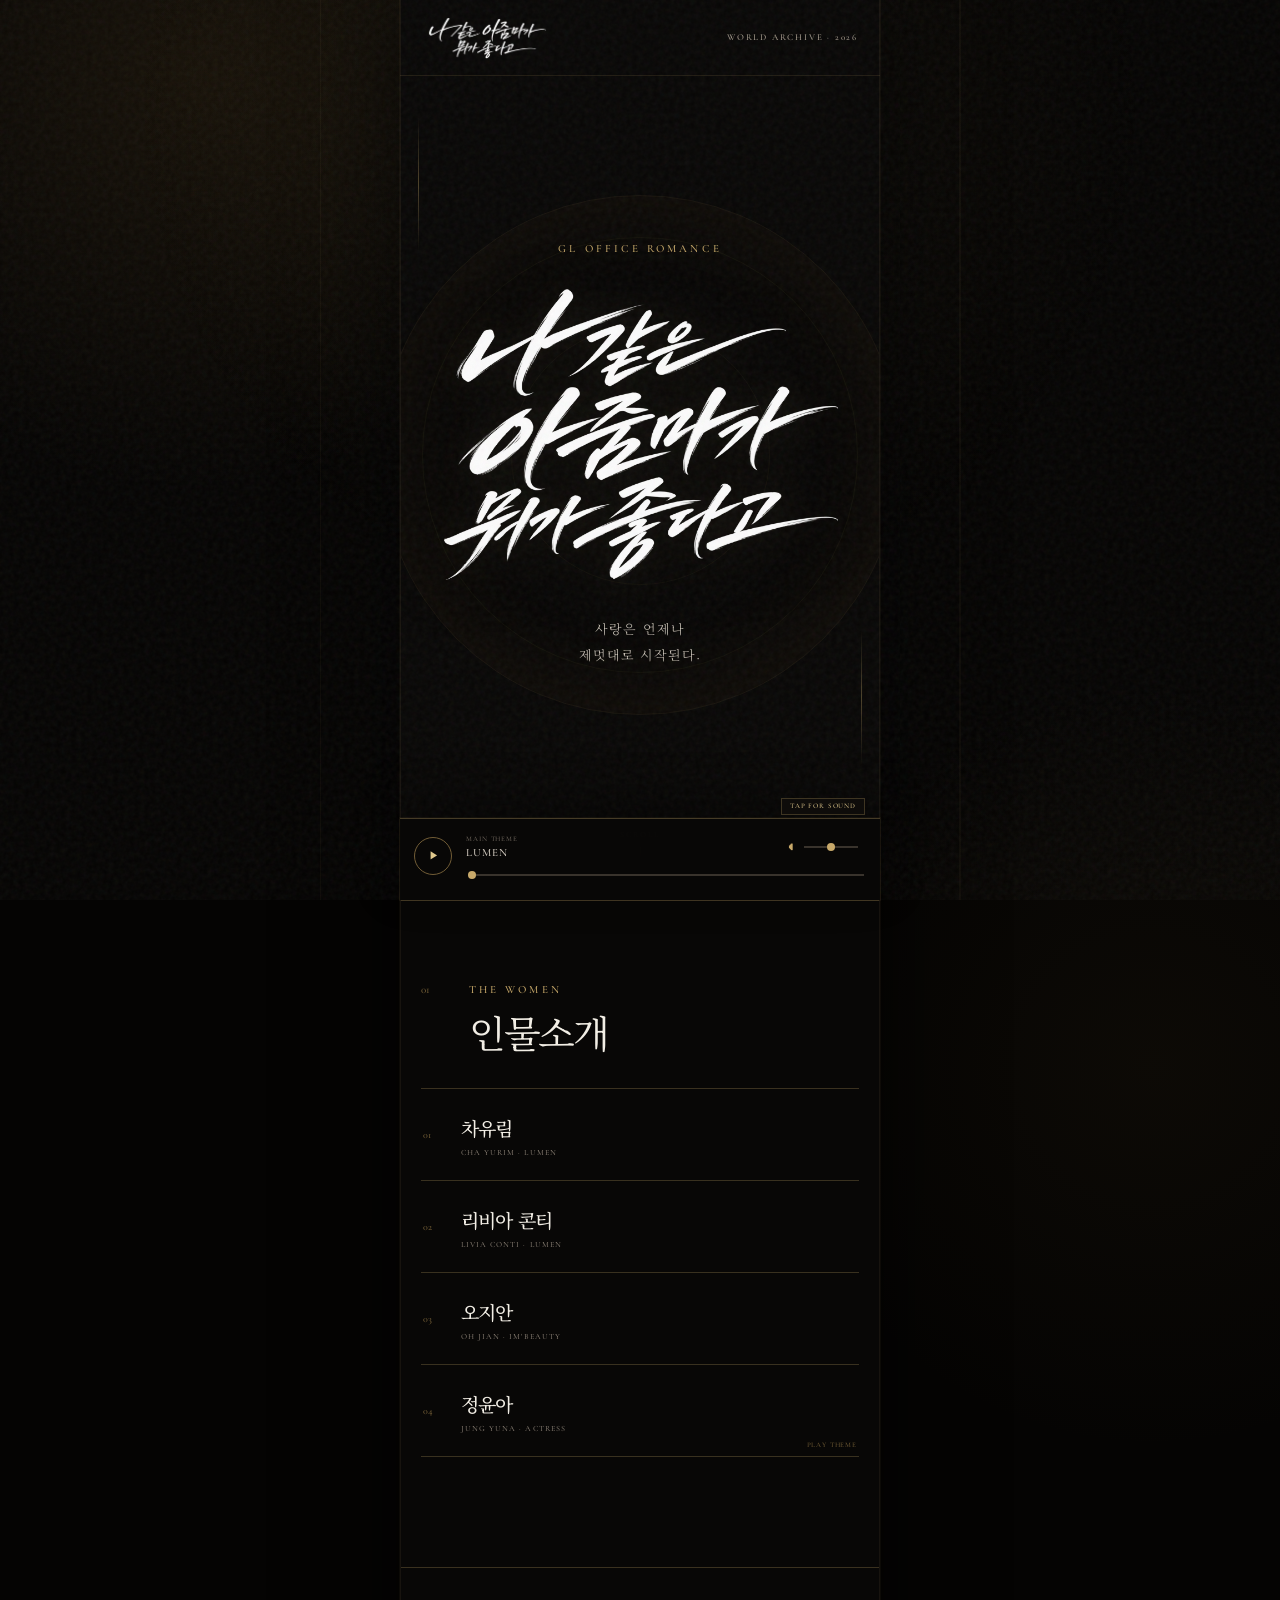
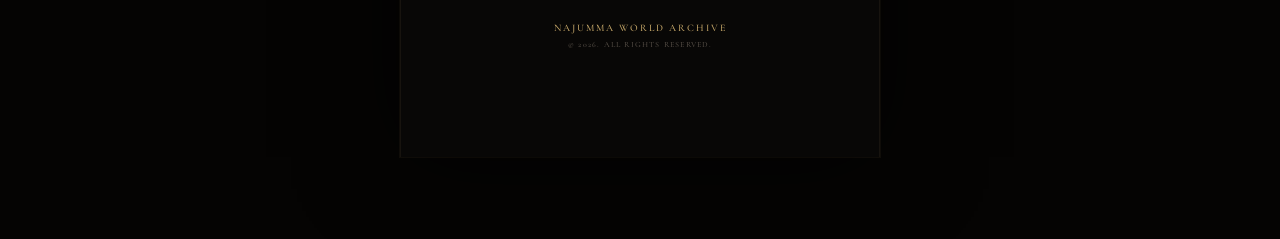
==== commit 0efc006d: "Add files via upload" ====
--- a/index.html
+++ b/index.html
@@ -4,7 +4,7 @@
   <meta charset="utf-8">
   <meta name="viewport" content="width=device-width, initial-scale=1, viewport-fit=cover">
   <meta name="theme-color" content="#080706">
-  <meta name="description" content="나 같은 아줌마가 뭐가 좋다고 — LUMEN과 IM'BEAUTY, 네 여자의 이야기.">
+  <meta name="description" content="나 같은 아줌마가 뭐가 좋다고 — 네 여자의 GL 오피스 로맨스.">
   <title>나 같은 아줌마가 뭐가 좋다고</title>
   <link rel="icon" href="assets/images/favicon.svg" type="image/svg+xml">
   <link rel="stylesheet" href="assets/css/style.css">
@@ -13,7 +13,7 @@
   <div id="page-curtain" class="page-curtain is-covering" aria-hidden="true"></div>
   <header class="site-header">
     <a class="mini-brand" href="index.html" aria-label="메인으로">
-      <span>NAJUMMA</span><i></i>
+      <img src="assets/images/header-logo.png" alt="나 같은 아줌마가 뭐가 좋다고">
     </a>
     <span class="edition">WORLD ARCHIVE · 2026</span>
   </header>
@@ -21,34 +21,20 @@
   <main>
     <section class="hero">
       <div class="hero-glow" aria-hidden="true"></div>
-      <p class="eyebrow reveal">An elegant office romance</p>
+      <video class="hero-video" autoplay muted loop playsinline preload="metadata" aria-hidden="true">
+        <source src="assets/video/main.mp4" type="video/mp4">
+      </video>
+      <p class="eyebrow reveal">GL office romance</p>
       <img class="hero-logo reveal delay-1" src="assets/images/logo.png" alt="나 같은 아줌마가 뭐가 좋다고">
       <p class="hero-copy reveal delay-2">
-        늦었다고 생각한 순간에도<br>사랑은 제멋대로 시작된다.
+        사랑은 언제나<br>제멋대로 시작된다.
       </p>
       <span class="scroll-cue reveal delay-3" aria-hidden="true">SCROLL<i></i></span>
     </section>
 
-    <section class="content-section organizations" aria-label="회사 소개">
-      <div class="portal-grid">
-        <a class="portal-card lumen" href="company.html?id=lumen">
-          <span class="portal-index">L / 01</span>
-          <span class="portal-name">LUMEN</span>
-          <span class="portal-ko">루멘</span>
-          <span class="portal-arrow" aria-hidden="true">↗</span>
-        </a>
-        <a class="portal-card beauty" href="company.html?id=imbeauty">
-          <span class="portal-index">I / 02</span>
-          <span class="portal-name">IM'BEAUTY</span>
-          <span class="portal-ko">아임뷰티</span>
-          <span class="portal-arrow" aria-hidden="true">↗</span>
-        </a>
-      </div>
-    </section>
-
     <section class="content-section people" aria-labelledby="people-title">
       <div class="section-heading">
-        <p class="section-number">02</p>
+        <p class="section-number">01</p>
         <div>
           <p class="eyebrow">The women</p>
           <h2 id="people-title">인물소개</h2>
@@ -80,7 +66,6 @@
     </section>
 
     <footer class="site-footer">
-      <img src="assets/images/logo.png" alt="" aria-hidden="true">
       <p>NAJUMMA WORLD ARCHIVE</p>
       <small>© 2026. ALL RIGHTS RESERVED.</small>
     </footer>
--- a/assets/css/style.css
+++ b/assets/css/style.css
@@ -75,8 +75,8 @@
   justify-content: space-between;
   border-bottom: 1px solid rgba(200, 169, 106, .12);
 }
-.mini-brand { display: inline-flex; align-items: center; gap: 10px; letter-spacing: .24em; font: 600 11px/1 'Cormorant Garamond', serif; }
-.mini-brand i { width: 23px; height: 1px; background: var(--gold); display: block; }
+.mini-brand { display:inline-flex; align-items:center; width:126px; height:48px; overflow:hidden; }
+.mini-brand img { display:block; width:100%; height:100%; object-fit:contain; object-position:left center; }
 .edition, .back-link { color: var(--muted); font: 500 9px/1 'Cormorant Garamond', serif; letter-spacing: .2em; }
 .back-link { display: flex; gap: 8px; align-items: center; }
 .back-link span { color: var(--gold); font-size: 17px; }
@@ -107,10 +107,12 @@
 .hero-glow::before, .hero-glow::after { content:''; position:absolute; inset: 8%; border-radius:50%; border:1px solid rgba(200,169,106,.05); }
 .hero-glow::after { inset: 25%; }
 .eyebrow { margin: 0 0 12px; color: var(--gold); text-transform: uppercase; letter-spacing: .28em; font: 500 11px/1.3 'Cormorant Garamond', serif; }
-.hero .eyebrow { position: relative; margin-bottom: 28px; }
-.hero-logo { position: relative; display: block; width: min(92%, 430px); max-height: 48vh; object-fit: contain; filter: drop-shadow(0 12px 30px rgba(0,0,0,.75)) drop-shadow(0 0 15px rgba(200,169,106,.1)); }
-.hero-copy { position: relative; margin: 30px 0 0; color: #c9c1b6; font-size: 13px; line-height: 2; letter-spacing: .08em; }
-.scroll-cue { position: absolute; bottom: 29px; display: flex; flex-direction: column; align-items: center; gap: 8px; color: #82786c; font: 500 8px/1 'Cormorant Garamond', serif; letter-spacing: .24em; }
+.hero-video { position:absolute; z-index:0; inset:0; width:100%; height:100%; object-fit:cover; opacity:.2; filter:grayscale(.25) contrast(1.04); pointer-events:none; }
+.hero-glow { z-index:1; }
+.hero .eyebrow { position: relative; z-index:2; margin-bottom: 28px; }
+.hero-logo { position: relative; z-index:2; display: block; width: min(92%, 430px); max-height: 48vh; object-fit: contain; filter: drop-shadow(0 12px 30px rgba(0,0,0,.75)) drop-shadow(0 0 15px rgba(200,169,106,.1)); }
+.hero-copy { position: relative; z-index:2; margin: 30px 0 0; color: #c9c1b6; font-size: 13px; line-height: 2; letter-spacing: .08em; }
+.scroll-cue { position: absolute; z-index:2; bottom: 29px; display: flex; flex-direction: column; align-items: center; gap: 8px; color: #82786c; font: 500 8px/1 'Cormorant Garamond', serif; letter-spacing: .24em; }
 .scroll-cue i { display: block; width: 1px; height: 24px; background: linear-gradient(var(--gold), transparent); }
 
 .reveal { opacity: 0; animation: rise .9s cubic-bezier(.2,.8,.2,1) forwards; }
@@ -163,8 +165,7 @@
 .character-link small { display:block; color:#82796e; margin-top:4px; font:500 8px/1.2 'Cormorant Garamond',serif; letter-spacing:.13em; }
 .character-link i { display:none; position:absolute; right:2px; bottom:7px; color:var(--gold-dark); font:500 7px/1 'Cormorant Garamond',serif; letter-spacing:.12em; }
 .character-link.special-track i { display:block; }
-.site-footer { text-align:center; min-height:360px; padding:70px 20px 110px; border-top:1px solid var(--line); display:flex; flex-direction:column; align-items:center; justify-content:center; }
-.site-footer img { width:min(220px,62vw); opacity:.13; margin-bottom:25px; }
+.site-footer { text-align:center; min-height:190px; padding:48px 20px 100px; border-top:1px solid var(--line); display:flex; flex-direction:column; align-items:center; justify-content:center; }
 .site-footer p { margin:0 0 8px; color:var(--gold); letter-spacing:.2em; font:500 10px/1 'Cormorant Garamond',serif; }
 .site-footer small { color:#564f47; font:500 8px/1 'Cormorant Garamond',serif; letter-spacing:.15em; }
 
@@ -196,16 +197,20 @@
 .bottom-nav { height:76px; display:flex; justify-content:space-between; align-items:center; padding:0 22px; border-top:1px solid var(--line); color:#8f8579; font:500 8px/1 'Cormorant Garamond',serif; letter-spacing:.15em; }
 
 .profile-hero { min-height:78svh; }
+.profile-video { position:absolute; z-index:0; inset:0; width:100%; height:100%; object-fit:cover; opacity:.34; filter:saturate(.82) contrast(1.05); pointer-events:none; }
+.profile-hero::before { content:''; position:absolute; z-index:1; inset:0; background:linear-gradient(180deg,rgba(8,7,6,.22) 0%,rgba(8,7,6,.5) 48%,rgba(8,7,6,.94) 100%); pointer-events:none; }
+.profile-hero > *:not(.profile-video) { position:relative; z-index:2; }
+.profile-hero.detail-hero::after { z-index:3; }
 .profile-hero h1 { position:relative; margin:0; font-size:clamp(55px,18vw,88px); font-weight:400; line-height:1; letter-spacing:-.09em; }
 .profile-en { margin:10px 0 0; color:var(--gold); font:500 13px/1 'Cormorant Garamond',serif; letter-spacing:.24em; }
 .profile-role { margin:30px 0 0; display:flex; align-items:center; gap:11px; color:#aaa094; font-size:11px; }
 .profile-role span { color:var(--gold-bright); font:500 10px/1 'Cormorant Garamond',serif; letter-spacing:.16em; }
 .profile-role i { width:28px; height:1px; background:var(--gold-dark); }
 .profile-role b { font-weight:400; }
-.keyword-row { display:flex; flex-wrap:wrap; gap:6px; margin-top:28px; }
-.keyword-row span { border:1px solid rgba(200,169,106,.2); color:#736a60; padding:6px 9px; font:500 7px/1 'Cormorant Garamond',serif; letter-spacing:.13em; }
+.keyword-row { display:flex; flex-wrap:wrap; gap:7px; margin-top:28px; }
+.keyword-row span { border:1px solid rgba(200,169,106,.3); color:#d4c5aa; background:rgba(8,7,6,.36); padding:7px 10px; font-size:10px; line-height:1; letter-spacing:.04em; backdrop-filter:blur(7px); }
 .profile-content { padding-top:48px; }
-.profile-bio { padding-top:0; }
+.profile-bio { padding:0 0 52px; }
 .identity-grid {
   width: calc(100% + 44px);
   margin: 0 0 70px -22px;
@@ -230,10 +235,6 @@
 .identity-grid span { display:block; color:var(--gold); margin:0; font:500 9px/1 'Cormorant Garamond',serif; letter-spacing:.16em; }
 .identity-grid b { display:block; overflow-wrap:anywhere; color:#ded5c9; font:500 19px/1.25 'Cormorant Garamond',serif; letter-spacing:.02em; }
 .identity-grid small { display:block; color:#8a8075; margin:0; font-size:10px; text-align:right; white-space:nowrap; }
-.appearance-block { margin-top:52px; padding:20px 0; border-top:1px solid var(--line); border-bottom:1px solid var(--line); }
-.appearance-block span { color:var(--gold); font:500 8px/1 'Cormorant Garamond',serif; letter-spacing:.15em; }
-.appearance-block p { margin:11px 0 0; color:#a79d91; font-size:12px; line-height:1.9; }
-.profile-note { color:#5f574f; margin:30px 0 45px; font:500 8px/1.5 'Cormorant Garamond',serif; letter-spacing:.16em; }
 .gold-button { min-height:52px; display:inline-flex; align-items:center; justify-content:center; gap:20px; padding:0 24px; border:1px solid var(--gold-dark); color:var(--gold-bright); font-size:11px; letter-spacing:.08em; transition:background .25s,color .25s; }
 .gold-button:hover { background:var(--gold); color:var(--black); }
 .gold-button.wide { width:100%; }
@@ -264,6 +265,18 @@
 .novel-reader article > p:first-of-type::first-letter { float:left; margin:8px 7px 0 0; color:#8a7043; font:500 38px/.8 'Noto Serif KR',serif; }
 .novel-reader article footer { margin-top:46px; color:#9c8968; text-align:center; font:500 9px/1 'Cormorant Garamond',serif; letter-spacing:.18em; }
 
+.tmi-section { margin-top:72px; padding-top:52px; border-top:1px solid var(--line); }
+.tmi-heading h2 { margin:0 0 26px; font-size:27px; font-weight:400; letter-spacing:-.03em; }
+.tmi-grid { display:grid; grid-template-columns:repeat(2,minmax(0,1fr)); gap:9px; }
+.tmi-card { min-width:0; border:1px solid var(--line); background:rgba(200,169,106,.025); }
+.tmi-card[open] { grid-column:1/-1; }
+.tmi-card summary { min-height:58px; padding:0 14px; display:flex; align-items:center; justify-content:space-between; gap:8px; cursor:pointer; list-style:none; color:#cfc4b5; font:500 10px/1 'Cormorant Garamond',serif; letter-spacing:.08em; }
+.tmi-card summary::-webkit-details-marker { display:none; }
+.tmi-card summary i { color:var(--gold); font-style:normal; }
+.tmi-card[open] summary i { transform:rotate(45deg); }
+.tmi-card > div { padding:17px 14px; border-top:1px solid var(--line); }
+.tmi-card p { margin:0; color:#746b61; font-size:11px; }
+
 .inventory-section { margin-top:92px; padding-top:52px; border-top:1px solid var(--line); }
 .inventory-heading { display:flex; align-items:flex-end; justify-content:space-between; gap:18px; }
 .inventory-heading > span { padding-bottom:4px; color:var(--gold-dark); font:500 8px/1 'Cormorant Garamond',serif; letter-spacing:.13em; }
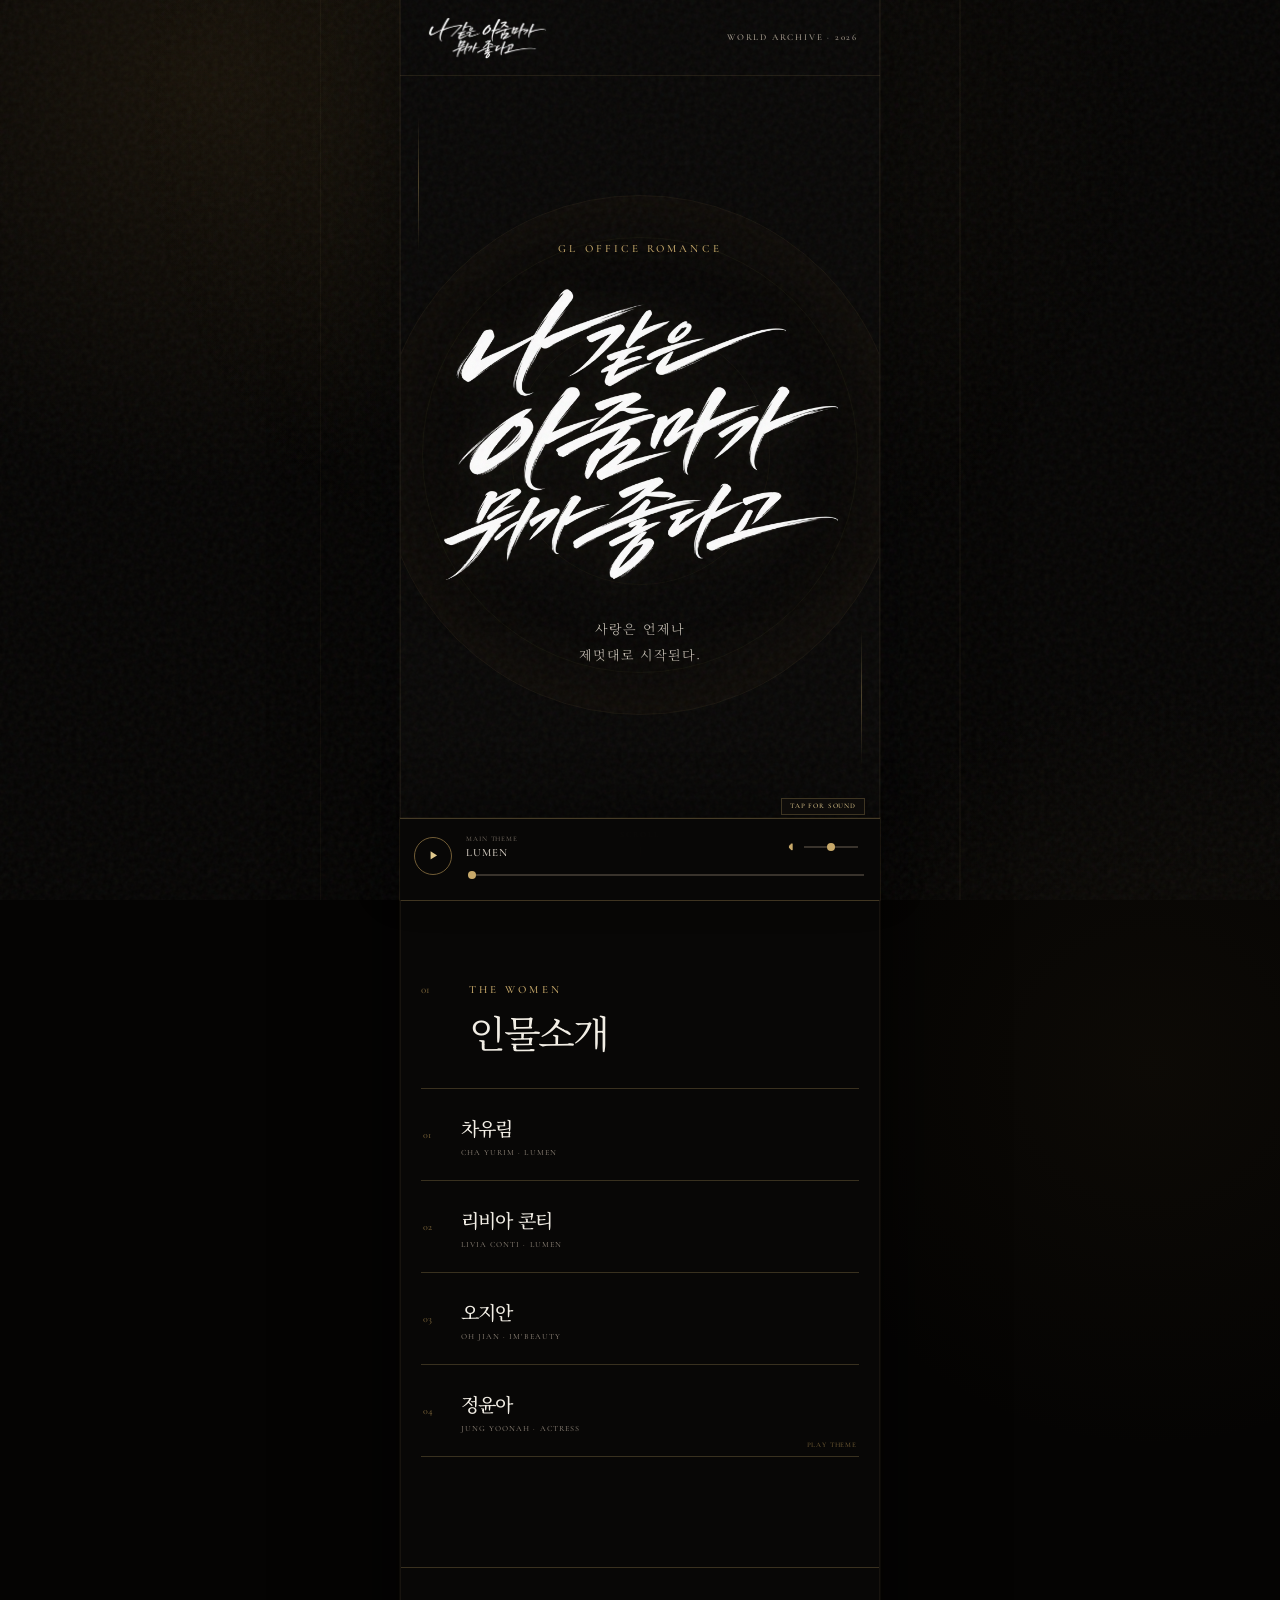
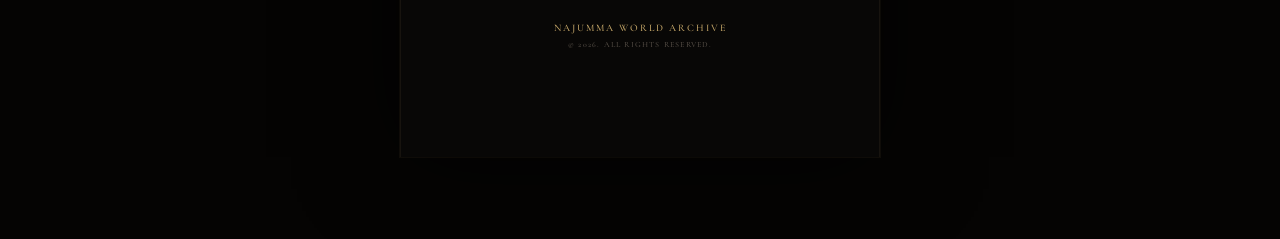
==== commit b0710197: "Add files via upload" ====
--- a/index.html
+++ b/index.html
@@ -59,7 +59,7 @@
         </a>
         <a href="profile.html?id=yuna" class="character-link special-track">
           <span class="character-no">04</span>
-          <span><b>정윤아</b><small>JUNG YUNA · ACTRESS</small></span>
+          <span><b>정윤아</b><small>JUNG YOONAH · ACTRESS</small></span>
           <i>PLAY THEME</i>
         </a>
       </nav>
--- a/assets/css/style.css
+++ b/assets/css/style.css
@@ -194,7 +194,10 @@
 .member-card b { display:block; font-size:17px; font-weight:500; }
 .member-card small { display:block; color:#746b62; margin-top:4px; font:500 8px/1.4 'Cormorant Garamond',serif; letter-spacing:.09em; }
 .member-card i { color:var(--gold); font-style:normal; }
-.bottom-nav { height:76px; display:flex; justify-content:space-between; align-items:center; padding:0 22px; border-top:1px solid var(--line); color:#8f8579; font:500 8px/1 'Cormorant Garamond',serif; letter-spacing:.15em; }
+.bottom-nav { min-height:82px; display:grid; grid-template-columns:1fr auto 1fr; align-items:center; gap:8px; padding:0 20px; border-top:1px solid var(--line); color:#b8ad9f; font:500 12px/1.25 'Noto Serif KR',serif; letter-spacing:-.02em; }
+.bottom-nav a { min-height:48px; display:flex; align-items:center; }
+.bottom-nav a:nth-child(2) { justify-content:center; color:var(--gold); }
+.bottom-nav a:last-child { justify-content:flex-end; text-align:right; }
 
 .profile-hero { min-height:78svh; }
 .profile-video { position:absolute; z-index:0; inset:0; width:100%; height:100%; object-fit:cover; opacity:.34; filter:saturate(.82) contrast(1.05); pointer-events:none; }
@@ -232,9 +235,9 @@
   transition:background .35s, padding .35s;
 }
 .identity-grid > div:hover { padding-left:28px; background:linear-gradient(90deg, rgba(200,169,106,.075), transparent 78%); }
-.identity-grid span { display:block; color:var(--gold); margin:0; font:500 9px/1 'Cormorant Garamond',serif; letter-spacing:.16em; }
-.identity-grid b { display:block; overflow-wrap:anywhere; color:#ded5c9; font:500 19px/1.25 'Cormorant Garamond',serif; letter-spacing:.02em; }
-.identity-grid small { display:block; color:#8a8075; margin:0; font-size:10px; text-align:right; white-space:nowrap; }
+.identity-grid span { display:block; color:var(--gold); margin:0; font:500 11px/1 'Cormorant Garamond',serif; letter-spacing:.14em; }
+.identity-grid b { display:block; overflow-wrap:anywhere; color:#ded5c9; font:500 21px/1.25 'Cormorant Garamond',serif; letter-spacing:.02em; }
+.identity-grid small { display:block; color:#aaa094; margin:0; font-size:13px; text-align:right; white-space:nowrap; }
 .gold-button { min-height:52px; display:inline-flex; align-items:center; justify-content:center; gap:20px; padding:0 24px; border:1px solid var(--gold-dark); color:var(--gold-bright); font-size:11px; letter-spacing:.08em; transition:background .25s,color .25s; }
 .gold-button:hover { background:var(--gold); color:var(--black); }
 .gold-button.wide { width:100%; }
@@ -246,9 +249,10 @@
 .novel-reader { margin-top:26px; border:1px solid var(--line); background:rgba(200,169,106,.025); }
 .novel-reader summary { min-height:96px; padding:20px; display:flex; align-items:center; justify-content:space-between; gap:18px; cursor:pointer; list-style:none; }
 .novel-reader summary::-webkit-details-marker { display:none; }
-.novel-reader summary > span { display:flex; flex-direction:column; }
+.novel-reader summary > span { min-width:0; display:flex; flex-direction:column; }
 .novel-reader summary small { color:#796f64; font-size:9px; letter-spacing:.05em; }
-.novel-reader summary b { margin-top:7px; font-size:20px; font-weight:500; letter-spacing:-.05em; }
+.novel-reader summary b { margin-top:0; font-size:20px; font-weight:500; letter-spacing:-.05em; }
+.novel-reader.long-title summary b { white-space:nowrap; font-size:clamp(11px,3.45vw,15px); letter-spacing:-.035em; }
 .novel-reader summary i { color:var(--gold); font:500 8px/1 'Cormorant Garamond',serif; letter-spacing:.14em; white-space:nowrap; font-style:normal; }
 .reader-close { display:none; }
 .novel-reader[open] .reader-open { display:none; }
@@ -264,6 +268,9 @@
 .novel-reader article > p { opacity:1 !important; filter:none !important; transform:none !important; transition:none !important; }
 .novel-reader article > p:first-of-type::first-letter { float:left; margin:8px 7px 0 0; color:#8a7043; font:500 38px/.8 'Noto Serif KR',serif; }
 .novel-reader article footer { margin-top:46px; color:#9c8968; text-align:center; font:500 9px/1 'Cormorant Garamond',serif; letter-spacing:.18em; }
+.novel-reader article footer > span { display:block; }
+.story-close { min-width:148px; min-height:44px; margin-top:30px; padding:0 18px; border:1px solid rgba(138,112,67,.55); color:#715c39; background:transparent; cursor:pointer; font:500 11px/1 'Noto Serif KR',serif; letter-spacing:.04em; }
+.story-close:hover { color:#eee8dc; background:#8a7043; }
 
 .tmi-section { margin-top:72px; padding-top:52px; border-top:1px solid var(--line); }
 .tmi-heading h2 { margin:0 0 26px; font-size:27px; font-weight:400; letter-spacing:-.03em; }
